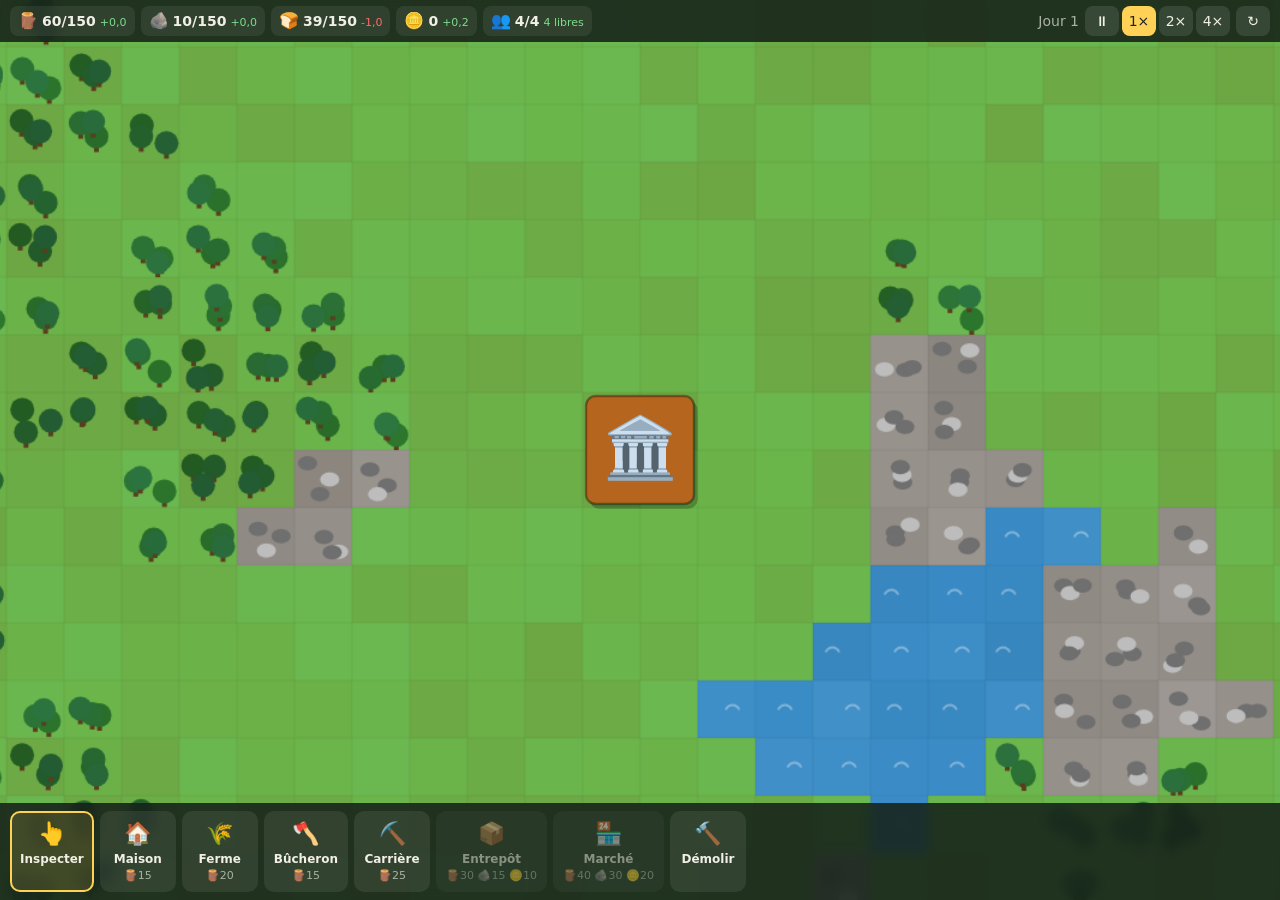
==== index.html @ 8d4a36f1 "Base du jeu : carte, construction, ressources, population, sauvegarde Co-Authored-By: Claude Opus 5." ====
<!doctype html>
<html lang="fr">
<head>
  <meta charset="utf-8">
  <meta name="viewport" content="width=device-width, initial-scale=1, maximum-scale=1, user-scalable=no, viewport-fit=cover">
  <meta name="theme-color" content="#1e3324">
  <title>DevelopGames</title>
  <link rel="stylesheet" href="style.css">
</head>
<body>
  <header id="topbar">
    <div class="res" id="res-wood"><span class="ico">🪵</span><span class="val"></span><span class="delta"></span></div>
    <div class="res" id="res-stone"><span class="ico">🪨</span><span class="val"></span><span class="delta"></span></div>
    <div class="res" id="res-food"><span class="ico">🍞</span><span class="val"></span><span class="delta"></span></div>
    <div class="res" id="res-gold"><span class="ico">🪙</span><span class="val"></span><span class="delta"></span></div>
    <div class="res" id="res-pop"><span class="ico">👥</span><span class="val"></span><span class="delta"></span></div>
    <div class="spacer"></div>
    <span id="day"></span>
    <div class="speed">
      <button data-speed="0" title="Pause">⏸</button>
      <button data-speed="1" class="active" title="Vitesse normale">1×</button>
      <button data-speed="2" title="Vitesse ×2">2×</button>
      <button data-speed="4" title="Vitesse ×4">4×</button>
    </div>
    <button id="new-game" title="Nouvelle partie">↻</button>
  </header>

  <canvas id="game"></canvas>

  <aside id="info" hidden></aside>
  <div id="toast"></div>
  <nav id="toolbar"></nav>

  <script type="module" src="js/main.js"></script>
</body>
</html>
---- style.css ----
:root {
  --bar: rgba(22, 34, 26, 0.88);
  --panel: #1f2e24;
  --text: #f1efe6;
  --muted: #a9b3a5;
  --accent: #ffd257;
  --good: #7ddc8c;
  --bad: #ff6b6b;
}

* { box-sizing: border-box; }

html, body {
  margin: 0;
  height: 100%;
  overflow: hidden;
  background: #23402a;
  color: var(--text);
  font: 14px/1.35 system-ui, -apple-system, "Segoe UI", Roboto, sans-serif;
  user-select: none;
  -webkit-user-select: none;
  -webkit-tap-highlight-color: transparent;
}

#game {
  position: fixed;
  inset: 0;
  width: 100%;
  height: 100%;
  touch-action: none;
  display: block;
}

#topbar {
  position: fixed;
  top: 0; left: 0; right: 0;
  z-index: 2;
  display: flex;
  align-items: center;
  gap: 6px;
  padding: calc(6px + env(safe-area-inset-top)) 10px 6px;
  background: var(--bar);
  backdrop-filter: blur(6px);
  overflow-x: auto;
  scrollbar-width: none;
}

.res {
  display: flex;
  align-items: baseline;
  gap: 4px;
  padding: 4px 8px;
  border-radius: 8px;
  background: rgba(255, 255, 255, 0.07);
  white-space: nowrap;
}
.res .ico { font-size: 16px; }
.res .val { font-weight: 600; font-variant-numeric: tabular-nums; }
.res .delta { font-size: 11px; color: var(--good); }
.res .delta.neg { color: var(--bad); }
.res.alert { background: rgba(255, 80, 80, 0.3); }

.spacer { flex: 1; }
#day { color: var(--muted); white-space: nowrap; }

#topbar button {
  min-width: 34px;
  height: 30px;
  border: 0;
  border-radius: 8px;
  background: rgba(255, 255, 255, 0.1);
  color: var(--text);
  font: inherit;
  cursor: pointer;
}
#topbar button.active { background: var(--accent); color: #222; }
.speed { display: flex; gap: 3px; }

#toolbar {
  position: fixed;
  left: 0; right: 0; bottom: 0;
  z-index: 2;
  display: flex;
  gap: 6px;
  padding: 8px 10px calc(8px + env(safe-area-inset-bottom));
  background: var(--bar);
  backdrop-filter: blur(6px);
  overflow-x: auto;
  scrollbar-width: none;
}

.tool {
  flex: 0 0 auto;
  display: flex;
  flex-direction: column;
  align-items: center;
  gap: 2px;
  min-width: 76px;
  padding: 6px 8px;
  border: 2px solid transparent;
  border-radius: 10px;
  background: rgba(255, 255, 255, 0.08);
  color: var(--text);
  font: inherit;
  cursor: pointer;
}
.tool:hover { background: rgba(255, 255, 255, 0.14); }
.tool.active { border-color: var(--accent); background: rgba(255, 210, 87, 0.15); }
.tool.unaffordable { opacity: 0.5; }
.tool-icon { font-size: 22px; }
.tool-name { font-size: 12px; font-weight: 600; }
.tool-cost { font-size: 11px; color: var(--muted); }

#info {
  position: fixed;
  z-index: 3;
  right: 12px;
  top: calc(60px + env(safe-area-inset-top));
  width: min(280px, calc(100vw - 24px));
  padding: 12px 14px;
  border-radius: 12px;
  background: var(--panel);
  box-shadow: 0 8px 24px rgba(0, 0, 0, 0.35);
}
#info h3 { margin: 0 0 6px; font-size: 16px; }
#info p { margin: 4px 0; }
#info .muted { color: var(--muted); }
#info .close {
  position: absolute;
  top: 8px; right: 8px;
  border: 0;
  background: none;
  color: var(--muted);
  font-size: 16px;
  cursor: pointer;
}

@media (max-width: 600px) {
  #topbar { flex-wrap: wrap; gap: 4px; padding-left: 6px; padding-right: 6px; }
  .res { padding: 3px 6px; }
  .res .delta { display: none; }
  #info { top: calc(110px + env(safe-area-inset-top)); }
}

#toast {
  position: fixed;
  z-index: 4;
  left: 50%;
  bottom: calc(100px + env(safe-area-inset-bottom));
  transform: translate(-50%, 20px);
  max-width: calc(100vw - 32px);
  padding: 8px 14px;
  border-radius: 10px;
  background: var(--panel);
  box-shadow: 0 6px 18px rgba(0, 0, 0, 0.35);
  opacity: 0;
  pointer-events: none;
  transition: opacity 0.2s, transform 0.2s;
  text-align: center;
}
#toast.show { opacity: 1; transform: translate(-50%, 0); }
#toast.error { background: #6b2525; }
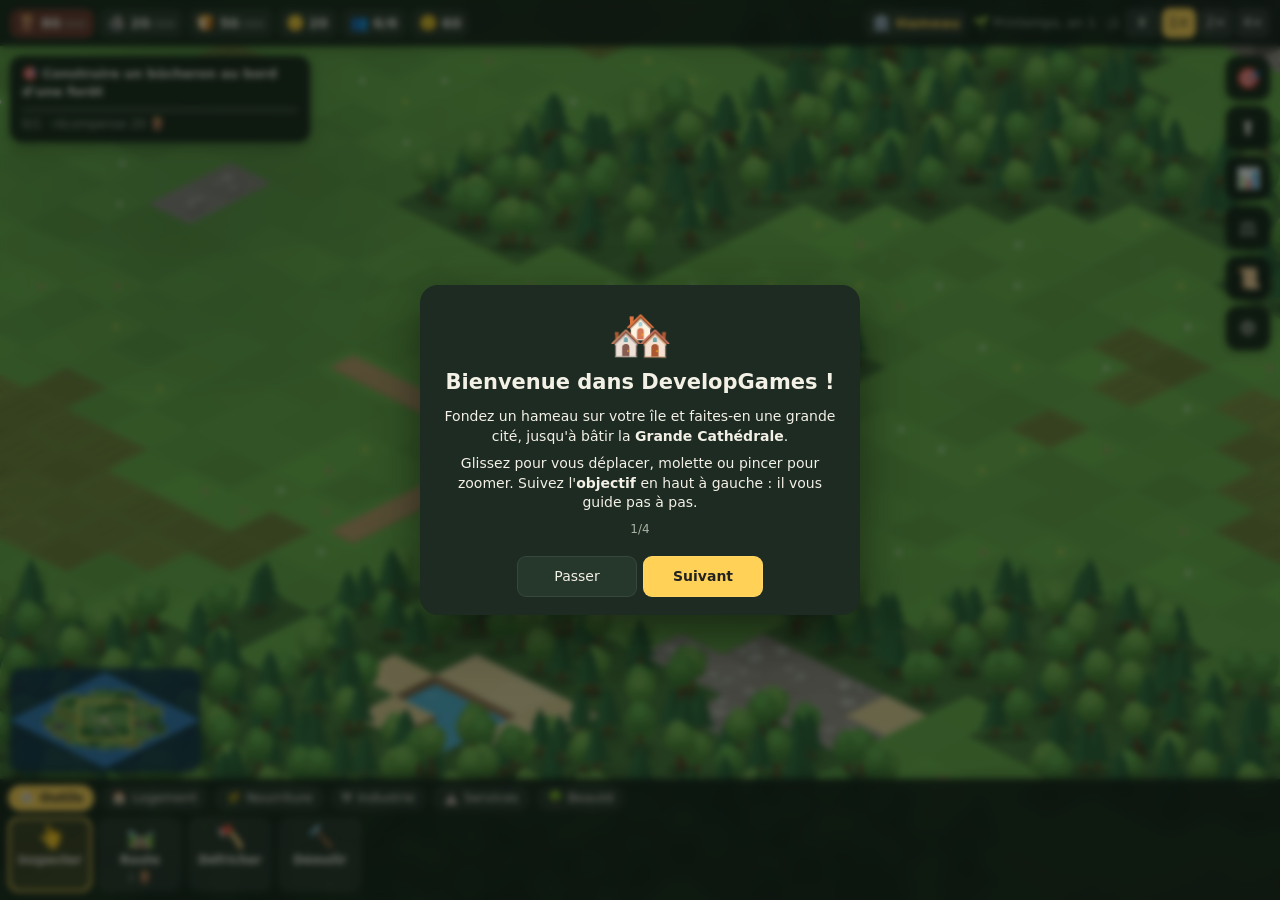
==== commit 8d51eac4: "Version complète : vue isométrique, 5 ères, routes, maisons évolutives, saisons, événements - Île gé" ====
--- a/index.html
+++ b/index.html
@@ -3,33 +3,62 @@
 <head>
   <meta charset="utf-8">
   <meta name="viewport" content="width=device-width, initial-scale=1, maximum-scale=1, user-scalable=no, viewport-fit=cover">
-  <meta name="theme-color" content="#1e3324">
+  <meta name="theme-color" content="#1b2b20">
+  <meta name="description" content="Bâtissez votre cité, du hameau à la Grande Cathédrale.">
+  <meta name="mobile-web-app-capable" content="yes">
+  <meta name="apple-mobile-web-app-capable" content="yes">
+  <meta name="apple-mobile-web-app-status-bar-style" content="black-translucent">
   <title>DevelopGames</title>
+  <link rel="manifest" href="manifest.webmanifest">
+  <link rel="icon" href="icon.svg" type="image/svg+xml">
+  <link rel="apple-touch-icon" href="icon.svg">
   <link rel="stylesheet" href="style.css">
 </head>
 <body>
+  <canvas id="game"></canvas>
+
   <header id="topbar">
-    <div class="res" id="res-wood"><span class="ico">🪵</span><span class="val"></span><span class="delta"></span></div>
-    <div class="res" id="res-stone"><span class="ico">🪨</span><span class="val"></span><span class="delta"></span></div>
-    <div class="res" id="res-food"><span class="ico">🍞</span><span class="val"></span><span class="delta"></span></div>
-    <div class="res" id="res-gold"><span class="ico">🪙</span><span class="val"></span><span class="delta"></span></div>
-    <div class="res" id="res-pop"><span class="ico">👥</span><span class="val"></span><span class="delta"></span></div>
+    <div id="resources"></div>
+    <div class="pill" id="pop" title="Habitants"><span class="ico">👥</span><span class="val"></span></div>
+    <div class="pill" id="happy" title="Bonheur"><span class="ico">🙂</span><span class="val"></span></div>
     <div class="spacer"></div>
-    <span id="day"></span>
+    <div class="pill era" id="era-pill" title="Ère actuelle"><span class="ico">🏛️</span><span id="era-name"></span></div>
+    <span id="date"></span>
     <div class="speed">
-      <button data-speed="0" title="Pause">⏸</button>
+      <button data-speed="0" title="Pause (espace)">⏸</button>
       <button data-speed="1" class="active" title="Vitesse normale">1×</button>
       <button data-speed="2" title="Vitesse ×2">2×</button>
       <button data-speed="4" title="Vitesse ×4">4×</button>
     </div>
-    <button id="new-game" title="Nouvelle partie">↻</button>
   </header>
 
-  <canvas id="game"></canvas>
+  <div id="quest" class="card" title="Voir les objectifs"></div>
 
-  <aside id="info" hidden></aside>
-  <div id="toast"></div>
-  <nav id="toolbar"></nav>
+  <div id="sidebtns">
+    <button data-panel="quests" title="Objectifs">🎯</button>
+    <button data-panel="era" id="btn-era" title="Ères">⬆️</button>
+    <button data-panel="stats" title="Statistiques et impôts">📊</button>
+    <button data-panel="trade" title="Commerce">⚖️</button>
+    <button data-panel="log" title="Journal">📜</button>
+    <button data-panel="options" title="Options">⚙️</button>
+  </div>
+
+  <canvas id="minimap" title="Mini-carte : touchez pour vous déplacer"></canvas>
+
+  <aside id="panel" hidden>
+    <button class="close" aria-label="Fermer">✕</button>
+    <div class="content"></div>
+  </aside>
+
+  <div id="toasts"></div>
+
+  <nav id="toolbar">
+    <div id="cats"></div>
+    <div id="items"></div>
+  </nav>
+
+  <div id="modal" hidden><div class="box"></div></div>
+  <input type="file" id="import-file" accept=".json,application/json" hidden>
 
   <script type="module" src="js/main.js"></script>
 </body>
--- a/style.css
+++ b/style.css
@@ -1,162 +1,366 @@
 :root {
-  --bar: rgba(22, 34, 26, 0.88);
-  --panel: #1f2e24;
-  --text: #f1efe6;
+  --bar: rgba(20, 31, 24, 0.9);
+  --panel: #1d2b22;
+  --panel-2: #26372c;
+  --line: rgba(255, 255, 255, 0.08);
+  --text: #f3f0e6;
   --muted: #a9b3a5;
   --accent: #ffd257;
   --good: #7ddc8c;
   --bad: #ff6b6b;
+  --warn: #ffb347;
+  --blue: #6aa7e8;
+  --top-h: 46px;
+  --bottom-h: 118px;
 }
 
 * { box-sizing: border-box; }
+[hidden] { display: none !important; }
 
 html, body {
   margin: 0;
   height: 100%;
   overflow: hidden;
-  background: #23402a;
+  background: #2f6f9f;
   color: var(--text);
-  font: 14px/1.35 system-ui, -apple-system, "Segoe UI", Roboto, sans-serif;
+  font: 14px/1.4 system-ui, -apple-system, "Segoe UI", Roboto, sans-serif;
   user-select: none;
   -webkit-user-select: none;
   -webkit-tap-highlight-color: transparent;
 }
 
+button { font: inherit; color: inherit; cursor: pointer; }
+button:disabled { opacity: 0.45; cursor: not-allowed; }
+
 #game {
   position: fixed;
   inset: 0;
   width: 100%;
   height: 100%;
+  display: block;
   touch-action: none;
-  display: block;
-}
-
+}
+
+/* ---------- Barre du haut ---------- */
 #topbar {
   position: fixed;
   top: 0; left: 0; right: 0;
-  z-index: 2;
+  z-index: 5;
   display: flex;
   align-items: center;
-  gap: 6px;
+  gap: 5px;
+  min-height: var(--top-h);
   padding: calc(6px + env(safe-area-inset-top)) 10px 6px;
   background: var(--bar);
-  backdrop-filter: blur(6px);
-  overflow-x: auto;
-  scrollbar-width: none;
-}
-
-.res {
+  backdrop-filter: blur(8px);
+  box-shadow: 0 2px 12px rgba(0, 0, 0, 0.25);
+}
+#resources { display: flex; gap: 5px; flex-wrap: wrap; }
+
+.pill {
   display: flex;
   align-items: baseline;
   gap: 4px;
   padding: 4px 8px;
-  border-radius: 8px;
+  border-radius: 9px;
   background: rgba(255, 255, 255, 0.07);
   white-space: nowrap;
-}
-.res .ico { font-size: 16px; }
-.res .val { font-weight: 600; font-variant-numeric: tabular-nums; }
-.res .delta { font-size: 11px; color: var(--good); }
-.res .delta.neg { color: var(--bad); }
-.res.alert { background: rgba(255, 80, 80, 0.3); }
+  transition: background 0.3s;
+}
+.pill .ico { font-size: 15px; }
+.pill .val { font-weight: 650; font-variant-numeric: tabular-nums; }
+.pill .cap { font-size: 11px; color: var(--muted); margin-left: -3px; }
+.pill .delta { font-size: 11px; color: var(--good); font-variant-numeric: tabular-nums; }
+.pill .delta.neg { color: var(--bad); }
+.pill.full { background: rgba(255, 210, 87, 0.22); }
+.pill.alert { background: rgba(255, 80, 80, 0.35); animation: pulse 1s infinite alternate; }
+@keyframes pulse { to { background: rgba(255, 80, 80, 0.12); } }
 
 .spacer { flex: 1; }
-#day { color: var(--muted); white-space: nowrap; }
-
-#topbar button {
-  min-width: 34px;
-  height: 30px;
-  border: 0;
-  border-radius: 8px;
+#date { color: var(--muted); white-space: nowrap; font-size: 13px; }
+.era { color: var(--accent); font-weight: 600; }
+
+.speed { display: flex; gap: 3px; }
+.speed button {
+  min-width: 34px; height: 30px;
+  border: 0; border-radius: 8px;
   background: rgba(255, 255, 255, 0.1);
-  color: var(--text);
-  font: inherit;
+}
+.speed button.active { background: var(--accent); color: #222; }
+
+/* ---------- Objectif ---------- */
+#quest {
+  position: fixed;
+  z-index: 4;
+  left: 10px;
+  top: calc(var(--top-real, calc(var(--top-h) + env(safe-area-inset-top))) + 10px);
+  width: min(300px, calc(100vw - 80px));
+  padding: 9px 12px;
+  border-radius: 12px;
+  background: var(--bar);
+  backdrop-filter: blur(8px);
+  box-shadow: 0 4px 16px rgba(0, 0, 0, 0.3);
   cursor: pointer;
 }
-#topbar button.active { background: var(--accent); color: #222; }
-.speed { display: flex; gap: 3px; }
-
+.q-title { font-weight: 600; font-size: 13px; }
+.q-sub { color: var(--muted); font-size: 12px; margin-top: 3px; }
+.bar { height: 6px; border-radius: 3px; background: rgba(255, 255, 255, 0.12); margin-top: 6px; overflow: hidden; }
+.bar div { height: 100%; background: var(--good); border-radius: 3px; transition: width 0.4s; }
+
+/* ---------- Boutons latéraux ---------- */
+#sidebtns {
+  position: fixed;
+  z-index: 4;
+  right: 10px;
+  top: calc(var(--top-real, calc(var(--top-h) + env(safe-area-inset-top))) + 10px);
+  display: flex;
+  flex-direction: column;
+  gap: 6px;
+}
+#sidebtns button {
+  width: 44px; height: 44px;
+  border: 0; border-radius: 12px;
+  background: var(--bar);
+  backdrop-filter: blur(8px);
+  font-size: 20px;
+  box-shadow: 0 3px 10px rgba(0, 0, 0, 0.3);
+}
+#sidebtns button.active { background: var(--accent); }
+#btn-era.ready { animation: glow 1s infinite alternate; }
+@keyframes glow { to { box-shadow: 0 0 0 4px rgba(255, 210, 87, 0.7); } }
+
+/* ---------- Mini-carte ---------- */
+#minimap {
+  position: fixed;
+  z-index: 4;
+  left: 10px;
+  bottom: calc(var(--bottom-h) + 10px + env(safe-area-inset-bottom));
+  width: 190px;
+  height: 104px;
+  border-radius: 12px;
+  background: rgba(20, 50, 75, 0.85);
+  box-shadow: 0 4px 16px rgba(0, 0, 0, 0.35);
+  touch-action: none;
+  cursor: pointer;
+}
+
+/* ---------- Barre d'outils ---------- */
 #toolbar {
   position: fixed;
   left: 0; right: 0; bottom: 0;
-  z-index: 2;
+  z-index: 5;
+  padding: 6px 8px calc(8px + env(safe-area-inset-bottom));
+  background: var(--bar);
+  backdrop-filter: blur(8px);
+  box-shadow: 0 -2px 12px rgba(0, 0, 0, 0.25);
+}
+#cats, #items {
   display: flex;
   gap: 6px;
-  padding: 8px 10px calc(8px + env(safe-area-inset-bottom));
-  background: var(--bar);
-  backdrop-filter: blur(6px);
   overflow-x: auto;
   scrollbar-width: none;
 }
-
-.tool {
+#cats::-webkit-scrollbar, #items::-webkit-scrollbar { display: none; }
+#cats { margin-bottom: 6px; }
+.cat {
+  display: flex; align-items: center; gap: 5px;
   flex: 0 0 auto;
-  display: flex;
-  flex-direction: column;
-  align-items: center;
-  gap: 2px;
-  min-width: 76px;
-  padding: 6px 8px;
+  padding: 4px 11px;
+  border: 0; border-radius: 20px;
+  background: rgba(255, 255, 255, 0.07);
+  font-size: 13px;
+}
+.cat.active { background: var(--accent); color: #222; font-weight: 600; }
+.item {
+  flex: 0 0 auto;
+  display: flex; flex-direction: column; align-items: center; gap: 1px;
+  min-width: 84px;
+  padding: 5px 8px;
   border: 2px solid transparent;
-  border-radius: 10px;
-  background: rgba(255, 255, 255, 0.08);
-  color: var(--text);
-  font: inherit;
-  cursor: pointer;
-}
-.tool:hover { background: rgba(255, 255, 255, 0.14); }
-.tool.active { border-color: var(--accent); background: rgba(255, 210, 87, 0.15); }
-.tool.unaffordable { opacity: 0.5; }
-.tool-icon { font-size: 22px; }
-.tool-name { font-size: 12px; font-weight: 600; }
-.tool-cost { font-size: 11px; color: var(--muted); }
-
-#info {
-  position: fixed;
-  z-index: 3;
-  right: 12px;
-  top: calc(60px + env(safe-area-inset-top));
-  width: min(280px, calc(100vw - 24px));
-  padding: 12px 14px;
-  border-radius: 12px;
+  border-radius: 11px;
+  background: rgba(255, 255, 255, 0.07);
+}
+.item:hover { background: rgba(255, 255, 255, 0.13); }
+.item.active { border-color: var(--accent); background: rgba(255, 210, 87, 0.16); }
+.item.poor .item-cost { color: var(--bad); }
+.item.locked { opacity: 0.45; }
+.item-icon { font-size: 22px; line-height: 1.2; }
+.item-name { font-size: 12px; font-weight: 600; white-space: nowrap; }
+.item-cost { font-size: 11px; color: var(--muted); white-space: nowrap; }
+
+/* ---------- Panneau ---------- */
+#panel {
+  position: fixed;
+  z-index: 6;
+  right: 64px;
+  top: calc(var(--top-real, calc(var(--top-h) + env(safe-area-inset-top))) + 10px);
+  width: min(360px, calc(100vw - 84px));
+  max-height: calc(100vh - var(--top-h) - var(--bottom-h) - 30px);
+  overflow-y: auto;
+  padding: 14px 16px;
+  border-radius: 14px;
   background: var(--panel);
-  box-shadow: 0 8px 24px rgba(0, 0, 0, 0.35);
-}
-#info h3 { margin: 0 0 6px; font-size: 16px; }
-#info p { margin: 4px 0; }
-#info .muted { color: var(--muted); }
-#info .close {
-  position: absolute;
-  top: 8px; right: 8px;
-  border: 0;
-  background: none;
-  color: var(--muted);
-  font-size: 16px;
-  cursor: pointer;
-}
-
-@media (max-width: 600px) {
+  box-shadow: 0 10px 30px rgba(0, 0, 0, 0.45);
+  user-select: text;
+}
+#panel .close {
+  position: sticky; top: 0; float: right;
+  border: 0; background: none;
+  color: var(--muted); font-size: 18px;
+  margin: -6px -8px 0 0;
+}
+#panel h2 { margin: 0 0 6px; font-size: 18px; }
+#panel h2 small { color: var(--accent); font-size: 13px; }
+#panel h3 { margin: 14px 0 6px; font-size: 14px; color: var(--accent); }
+#panel p { margin: 5px 0; }
+.muted { color: var(--muted); }
+.small { font-size: 12px; }
+.warn { color: var(--warn); }
+.good { color: var(--good); }
+.warn button { margin-left: 6px; }
+
+.btns { display: flex; flex-wrap: wrap; gap: 6px; margin-top: 12px; }
+.btns.col { flex-direction: column; }
+.btns button, .seg button, .warn button, .tbtns button {
+  padding: 7px 11px;
+  border: 0; border-radius: 9px;
+  background: var(--panel-2);
+  border: 1px solid var(--line);
+}
+.btns button:hover:not(:disabled), .seg button:hover, .tbtns button:hover { background: #31473a; }
+button.primary { background: var(--accent) !important; color: #222; font-weight: 650; }
+button.danger { background: #6b2525 !important; }
+
+ul.checks, ul.quests, ul.parts, ul.log { list-style: none; padding: 0; margin: 6px 0; }
+ul.checks li { padding: 3px 0 3px 24px; position: relative; }
+ul.checks li::before { position: absolute; left: 0; }
+ul.checks li.ok::before { content: '✅'; }
+ul.checks li.no::before { content: '❌'; }
+ul.checks li.no { color: #f0c8c0; }
+ul.quests li { padding: 6px 0; border-bottom: 1px solid var(--line); }
+ul.quests li.done { color: var(--muted); }
+ul.quests li.next { color: var(--muted); }
+ul.parts li { display: flex; justify-content: space-between; padding: 3px 0; border-bottom: 1px solid var(--line); }
+b.pos { color: var(--good); }
+b.neg { color: var(--bad); }
+ul.log li { padding: 5px 0; border-bottom: 1px solid var(--line); font-size: 13px; }
+ul.log li.danger { color: #ffb0a8; }
+ul.log li.good { color: #c6f0cc; }
+ol.eras { display: flex; flex-wrap: wrap; gap: 4px; padding: 0; list-style: none; margin: 8px 0; }
+ol.eras li { padding: 3px 9px; border-radius: 12px; background: var(--panel-2); font-size: 12px; color: var(--muted); }
+ol.eras li.done { color: var(--good); }
+ol.eras li.current { background: var(--accent); color: #222; font-weight: 650; }
+
+.statgrid { display: grid; grid-template-columns: repeat(3, 1fr); gap: 6px; margin: 8px 0; }
+.statgrid div { background: var(--panel-2); border-radius: 10px; padding: 7px; text-align: center; }
+.statgrid b { display: block; font-size: 17px; }
+.statgrid span { font-size: 11px; color: var(--muted); }
+.seg { display: flex; gap: 4px; }
+.seg button { flex: 1; }
+.seg button.active { background: var(--accent); color: #222; font-weight: 650; }
+#chart { width: 100%; height: 130px; background: var(--panel-2); border-radius: 10px; }
+
+table.trade { width: 100%; border-collapse: collapse; font-size: 13px; }
+table.trade th { text-align: left; color: var(--muted); font-weight: 500; font-size: 12px; }
+table.trade td { padding: 5px 2px; border-bottom: 1px solid var(--line); }
+.tbtns { display: flex; gap: 4px; justify-content: flex-end; }
+.tbtns button { padding: 4px 7px !important; font-size: 12px; line-height: 1.2; }
+.tbtns small { color: var(--muted); }
+
+label.toggle { display: flex; align-items: center; gap: 8px; padding: 6px 0; cursor: pointer; }
+label.toggle input { width: 18px; height: 18px; accent-color: var(--accent); }
+
+/* ---------- Messages ---------- */
+#toasts {
+  position: fixed;
+  z-index: 7;
+  left: 50%;
+  bottom: calc(var(--bottom-h) + 14px + env(safe-area-inset-bottom));
+  transform: translateX(-50%);
+  width: min(520px, calc(100vw - 24px));
+  display: flex;
+  flex-direction: column-reverse;
+  gap: 6px;
+  pointer-events: none;
+}
+.toast {
+  padding: 9px 14px;
+  border-radius: 11px;
+  background: var(--panel);
+  box-shadow: 0 6px 18px rgba(0, 0, 0, 0.4);
+  text-align: center;
+  opacity: 0;
+  transform: translateY(12px);
+  transition: opacity 0.25s, transform 0.25s;
+}
+.toast.show { opacity: 1; transform: none; }
+.toast.error { background: #6b2525; }
+.toast.warn { background: #6b4a1e; }
+.toast.danger { background: #8a2a22; font-weight: 600; }
+.toast.good { background: #24553a; }
+.toast.clickable { pointer-events: auto; cursor: pointer; text-decoration: underline dotted; }
+
+/* ---------- Fenêtre ---------- */
+#modal {
+  position: fixed;
+  inset: 0;
+  z-index: 10;
+  display: grid;
+  place-items: center;
+  padding: 16px;
+  background: rgba(5, 12, 8, 0.55);
+  backdrop-filter: blur(3px);
+}
+#modal[hidden] { display: none; }
+#modal .box {
+  width: min(440px, 100%);
+  max-height: 90vh;
+  overflow-y: auto;
+  padding: 22px 22px 18px;
+  border-radius: 18px;
+  background: var(--panel);
+  box-shadow: 0 20px 50px rgba(0, 0, 0, 0.5);
+  text-align: center;
+  animation: pop 0.25s ease-out;
+}
+@keyframes pop { from { transform: scale(0.9); opacity: 0; } }
+#modal h2 { margin: 4px 0 10px; }
+#modal p { margin: 8px 0; }
+#modal .btns { justify-content: center; margin-top: 18px; }
+#modal .btns button { min-width: 120px; padding: 10px 16px; }
+#modal .big { font-size: 52px; line-height: 1.1; }
+#modal .offer { background: var(--panel-2); border-radius: 12px; padding: 10px; }
+#modal .unlocks { display: flex; flex-wrap: wrap; gap: 6px; justify-content: center; }
+#modal .unlocks span { background: var(--panel-2); padding: 4px 9px; border-radius: 10px; }
+#modal ul.parts { text-align: left; }
+
+@media (max-width: 1400px) {
+  .pill .delta { display: none; }
+}
+
+/* ---------- Petits écrans ---------- */
+@media (max-width: 760px) {
+  :root { --top-h: 74px; --bottom-h: 112px; }
   #topbar { flex-wrap: wrap; gap: 4px; padding-left: 6px; padding-right: 6px; }
-  .res { padding: 3px 6px; }
-  .res .delta { display: none; }
-  #info { top: calc(110px + env(safe-area-inset-top)); }
-}
-
-#toast {
-  position: fixed;
-  z-index: 4;
-  left: 50%;
-  bottom: calc(100px + env(safe-area-inset-bottom));
-  transform: translate(-50%, 20px);
-  max-width: calc(100vw - 32px);
-  padding: 8px 14px;
-  border-radius: 10px;
-  background: var(--panel);
-  box-shadow: 0 6px 18px rgba(0, 0, 0, 0.35);
-  opacity: 0;
-  pointer-events: none;
-  transition: opacity 0.2s, transform 0.2s;
-  text-align: center;
-}
-#toast.show { opacity: 1; transform: translate(-50%, 0); }
-#toast.error { background: #6b2525; }
+  .pill { padding: 3px 6px; font-size: 13px; }
+  .pill .delta, .pill .cap, .date-text { display: none; }
+  #resources { display: contents; }
+  #date { font-size: 16px; }
+  .era { display: none; }
+  .spacer { display: none; }
+  .speed { margin-left: auto; }
+  .speed button { min-width: 36px; height: 28px; }
+  .speed button:not(.active) { display: none; } /* un seul bouton qui fait défiler les vitesses */
+  #quest { width: min(320px, calc(100vw - 72px)); padding: 7px 10px; }
+  #sidebtns button { width: 40px; height: 40px; font-size: 18px; }
+  #minimap { width: 130px; height: 72px; }
+  #panel {
+    left: 8px; right: 8px; width: auto;
+    top: auto;
+    bottom: calc(var(--bottom-h) + 8px + env(safe-area-inset-bottom));
+    max-height: 55vh;
+  }
+  .cat-name { display: none; }
+  .cat { padding: 4px 14px; font-size: 16px; }
+  .item { min-width: 76px; }
+}
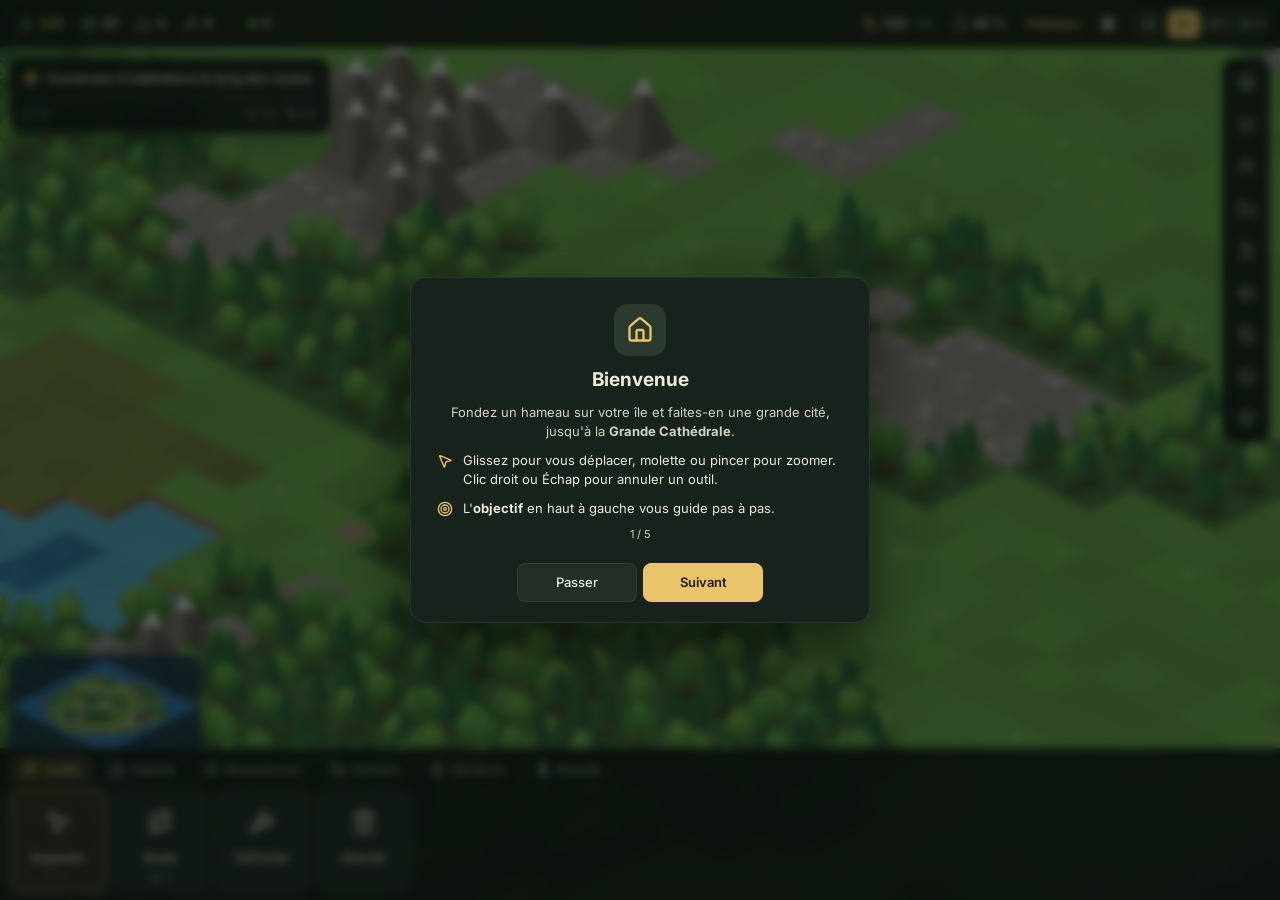
==== commit 2ecf101c: "Refonte « pro » : classes d'habitants, chaînes de production, incendies, interface épurée - 4 classe" ====
--- a/index.html
+++ b/index.html
@@ -3,7 +3,7 @@
 <head>
   <meta charset="utf-8">
   <meta name="viewport" content="width=device-width, initial-scale=1, maximum-scale=1, user-scalable=no, viewport-fit=cover">
-  <meta name="theme-color" content="#1b2b20">
+  <meta name="theme-color" content="#151d18">
   <meta name="description" content="Bâtissez votre cité, du hameau à la Grande Cathédrale.">
   <meta name="mobile-web-app-capable" content="yes">
   <meta name="apple-mobile-web-app-capable" content="yes">
@@ -12,45 +12,60 @@
   <link rel="manifest" href="manifest.webmanifest">
   <link rel="icon" href="icon.svg" type="image/svg+xml">
   <link rel="apple-touch-icon" href="icon.svg">
+  <link rel="preconnect" href="https://fonts.googleapis.com">
+  <link rel="preconnect" href="https://fonts.gstatic.com" crossorigin>
+  <link href="https://fonts.googleapis.com/css2?family=Inter:wght@400;500;600;700&display=swap" rel="stylesheet">
   <link rel="stylesheet" href="style.css">
 </head>
 <body>
   <canvas id="game"></canvas>
 
   <header id="topbar">
-    <div id="resources"></div>
-    <div class="pill" id="pop" title="Habitants"><span class="ico">👥</span><span class="val"></span></div>
-    <div class="pill" id="happy" title="Bonheur"><span class="ico">🙂</span><span class="val"></span></div>
-    <div class="spacer"></div>
-    <div class="pill era" id="era-pill" title="Ère actuelle"><span class="ico">🏛️</span><span id="era-name"></span></div>
-    <span id="date"></span>
-    <div class="speed">
-      <button data-speed="0" title="Pause (espace)">⏸</button>
-      <button data-speed="1" class="active" title="Vitesse normale">1×</button>
-      <button data-speed="2" title="Vitesse ×2">2×</button>
-      <button data-speed="4" title="Vitesse ×4">4×</button>
+    <div class="tb-group" id="tb-goods" title="Marchandises"></div>
+    <div class="tb-sep"></div>
+    <div class="tb-group" id="tb-pop" title="Population"></div>
+    <div class="tb-spacer"></div>
+    <div class="tb-item" id="tb-gold"></div>
+    <div class="tb-item" id="tb-happy"></div>
+    <div class="tb-item era" id="tb-era"><span id="era-name"></span></div>
+    <div class="tb-item" id="tb-date"></div>
+    <div class="speed" id="speed">
+      <button data-speed="0" title="Pause (espace)"></button>
+      <button data-speed="1" class="active" title="Vitesse normale"></button>
+      <button data-speed="2" title="Vitesse ×2"></button>
+      <button data-speed="4" title="Vitesse ×4"></button>
     </div>
   </header>
 
   <div id="quest" class="card" title="Voir les objectifs"></div>
 
   <div id="sidebtns">
-    <button data-panel="quests" title="Objectifs">🎯</button>
-    <button data-panel="era" id="btn-era" title="Ères">⬆️</button>
-    <button data-panel="stats" title="Statistiques et impôts">📊</button>
-    <button data-panel="trade" title="Commerce">⚖️</button>
-    <button data-panel="log" title="Journal">📜</button>
-    <button data-panel="options" title="Options">⚙️</button>
+    <button data-panel="quests" data-icon="target" title="Objectifs"></button>
+    <button data-panel="era" data-icon="crown" title="Ères"></button>
+    <button data-panel="population" data-icon="users" title="Population et impôts"></button>
+    <button data-panel="production" data-icon="factory" title="Marchandises"></button>
+    <button data-panel="finances" data-icon="landmark" title="Finances"></button>
+    <button data-panel="trade" data-icon="scale" title="Commerce"></button>
+    <button data-panel="log" data-icon="scroll-text" title="Journal"></button>
+    <button id="btn-overlay" title="Calques de vue"></button>
+    <button data-panel="options" data-icon="settings" title="Options"></button>
   </div>
+  <div id="overlay-menu" hidden></div>
 
   <canvas id="minimap" title="Mini-carte : touchez pour vous déplacer"></canvas>
 
   <aside id="panel" hidden>
-    <button class="close" aria-label="Fermer">✕</button>
+    <button class="close" aria-label="Fermer"></button>
     <div class="content"></div>
   </aside>
 
+  <div id="tooltip" hidden></div>
   <div id="toasts"></div>
+
+  <div id="toolchip" hidden>
+    <span class="label"></span>
+    <button title="Annuler (Échap ou clic droit)">Annuler</button>
+  </div>
 
   <nav id="toolbar">
     <div id="cats"></div>
--- a/style.css
+++ b/style.css
@@ -1,17 +1,21 @@
 :root {
-  --bar: rgba(20, 31, 24, 0.9);
-  --panel: #1d2b22;
-  --panel-2: #26372c;
-  --line: rgba(255, 255, 255, 0.08);
-  --text: #f3f0e6;
-  --muted: #a9b3a5;
-  --accent: #ffd257;
-  --good: #7ddc8c;
-  --bad: #ff6b6b;
-  --warn: #ffb347;
-  --blue: #6aa7e8;
-  --top-h: 46px;
-  --bottom-h: 118px;
+  --bg: #151d18;
+  --bar: rgba(18, 26, 21, 0.92);
+  --panel: #19231d;
+  --panel-2: #222e26;
+  --panel-3: #2b392f;
+  --line: rgba(255, 255, 255, 0.07);
+  --text: #ece8dc;
+  --muted: #93a196;
+  --accent: #e9c46a;
+  --accent-ink: #1e1a10;
+  --good: #7fd18c;
+  --bad: #f07a6a;
+  --warn: #f2b05e;
+  --radius: 10px;
+  --top-h: 48px;
+  --bottom-h: 132px;
+  font-family: Inter, system-ui, -apple-system, "Segoe UI", Roboto, sans-serif;
 }
 
 * { box-sizing: border-box; }
@@ -23,23 +27,19 @@
   overflow: hidden;
   background: #2f6f9f;
   color: var(--text);
-  font: 14px/1.4 system-ui, -apple-system, "Segoe UI", Roboto, sans-serif;
+  font-size: 13px;
+  line-height: 1.45;
   user-select: none;
   -webkit-user-select: none;
   -webkit-tap-highlight-color: transparent;
 }
 
 button { font: inherit; color: inherit; cursor: pointer; }
-button:disabled { opacity: 0.45; cursor: not-allowed; }
-
-#game {
-  position: fixed;
-  inset: 0;
-  width: 100%;
-  height: 100%;
-  display: block;
-  touch-action: none;
-}
+button:disabled { opacity: 0.4; cursor: not-allowed; }
+
+.ic { width: 16px; height: 16px; flex: 0 0 auto; vertical-align: -3px; }
+
+#game { position: fixed; inset: 0; width: 100%; height: 100%; display: block; touch-action: none; }
 
 /* ---------- Barre du haut ---------- */
 #topbar {
@@ -48,86 +48,140 @@
   z-index: 5;
   display: flex;
   align-items: center;
-  gap: 5px;
+  gap: 4px;
   min-height: var(--top-h);
   padding: calc(6px + env(safe-area-inset-top)) 10px 6px;
   background: var(--bar);
-  backdrop-filter: blur(8px);
-  box-shadow: 0 2px 12px rgba(0, 0, 0, 0.25);
-}
-#resources { display: flex; gap: 5px; flex-wrap: wrap; }
-
-.pill {
+  backdrop-filter: blur(10px);
+  border-bottom: 1px solid var(--line);
+}
+.tb-group { display: flex; gap: 2px; cursor: pointer; }
+.tb-sep { width: 1px; align-self: stretch; margin: 4px 6px; background: var(--line); }
+.tb-spacer { flex: 1; }
+.tb-item {
   display: flex;
-  align-items: baseline;
-  gap: 4px;
-  padding: 4px 8px;
-  border-radius: 9px;
-  background: rgba(255, 255, 255, 0.07);
+  align-items: center;
+  gap: 5px;
+  padding: 5px 8px;
+  border-radius: 8px;
   white-space: nowrap;
-  transition: background 0.3s;
-}
-.pill .ico { font-size: 15px; }
-.pill .val { font-weight: 650; font-variant-numeric: tabular-nums; }
-.pill .cap { font-size: 11px; color: var(--muted); margin-left: -3px; }
-.pill .delta { font-size: 11px; color: var(--good); font-variant-numeric: tabular-nums; }
-.pill .delta.neg { color: var(--bad); }
-.pill.full { background: rgba(255, 210, 87, 0.22); }
-.pill.alert { background: rgba(255, 80, 80, 0.35); animation: pulse 1s infinite alternate; }
-@keyframes pulse { to { background: rgba(255, 80, 80, 0.12); } }
-
-.spacer { flex: 1; }
-#date { color: var(--muted); white-space: nowrap; font-size: 13px; }
-.era { color: var(--accent); font-weight: 600; }
-
-.speed { display: flex; gap: 3px; }
+  font-variant-numeric: tabular-nums;
+  cursor: pointer;
+  transition: background 0.2s;
+}
+.tb-item:hover { background: rgba(255, 255, 255, 0.05); }
+.tb-item .ic-wrap { display: flex; color: var(--muted); }
+.tb-item .ic-wrap.gold { color: var(--accent); }
+.tb-item b { font-weight: 600; }
+.tb-item .cap, .tb-item .lbl { color: var(--muted); font-size: 11px; }
+.tb-item .delta { font-size: 11px; color: var(--good); }
+.tb-item .delta.neg { color: var(--bad); }
+.tb-item.full .val { color: var(--accent); }
+.tb-item.good .ic-wrap { color: var(--good); }
+.tb-item.bad .ic-wrap { color: var(--bad); }
+.cls .dot { width: 8px; height: 8px; border-radius: 50%; background: var(--cls); }
+.era { color: var(--accent); font-weight: 600; letter-spacing: 0.02em; }
+#tb-date { color: var(--muted); }
+#tb-date .ic { color: var(--text); }
+
+.speed { display: flex; gap: 2px; margin-left: 4px; padding: 2px; background: rgba(255, 255, 255, 0.05); border-radius: 9px; }
 .speed button {
-  min-width: 34px; height: 30px;
-  border: 0; border-radius: 8px;
-  background: rgba(255, 255, 255, 0.1);
-}
-.speed button.active { background: var(--accent); color: #222; }
+  display: grid; place-items: center;
+  width: 32px; height: 28px;
+  border: 0; border-radius: 7px;
+  background: none;
+  color: var(--muted);
+}
+.speed button:hover { color: var(--text); }
+.speed button { display: flex; align-items: center; justify-content: center; gap: 1px; }
+.speed button small { font-size: 10px; font-weight: 700; }
+.speed button.active { background: var(--accent); color: var(--accent-ink); }
 
 /* ---------- Objectif ---------- */
+.card {
+  background: var(--bar);
+  backdrop-filter: blur(10px);
+  border: 1px solid var(--line);
+  border-radius: 12px;
+  box-shadow: 0 8px 24px rgba(0, 0, 0, 0.3);
+}
 #quest {
   position: fixed;
   z-index: 4;
   left: 10px;
-  top: calc(var(--top-real, calc(var(--top-h) + env(safe-area-inset-top))) + 10px);
-  width: min(300px, calc(100vw - 80px));
-  padding: 9px 12px;
-  border-radius: 12px;
-  background: var(--bar);
-  backdrop-filter: blur(8px);
-  box-shadow: 0 4px 16px rgba(0, 0, 0, 0.3);
+  top: calc(var(--top-real, var(--top-h)) + 10px);
+  width: min(320px, calc(100vw - 80px));
+  padding: 10px 12px;
   cursor: pointer;
 }
-.q-title { font-weight: 600; font-size: 13px; }
-.q-sub { color: var(--muted); font-size: 12px; margin-top: 3px; }
-.bar { height: 6px; border-radius: 3px; background: rgba(255, 255, 255, 0.12); margin-top: 6px; overflow: hidden; }
-.bar div { height: 100%; background: var(--good); border-radius: 3px; transition: width 0.4s; }
+.q-title { display: flex; gap: 8px; align-items: flex-start; font-weight: 600; }
+.q-title .ic { color: var(--accent); margin-top: 1px; }
+.q-sub { display: flex; justify-content: space-between; align-items: center; color: var(--muted); font-size: 12px; margin-top: 5px; gap: 8px; }
+
+.meter { height: 6px; border-radius: 3px; background: rgba(255, 255, 255, 0.08); overflow: hidden; margin: 4px 0; }
+.meter div { height: 100%; border-radius: 3px; background: var(--good); transition: width 0.4s; }
+.meter.mid div { background: var(--warn); }
+.meter.low div { background: var(--bad); }
+.meter.thin { height: 4px; margin-top: 8px; }
+.meter.thin div { background: var(--accent); }
+.meter.small { flex: 1; height: 5px; margin: 0 8px; }
+
+.cost { display: inline-flex; flex-wrap: wrap; gap: 3px 8px; }
+.c { display: inline-flex; align-items: center; gap: 3px; font-variant-numeric: tabular-nums; }
+.c .ic { width: 13px; height: 13px; color: var(--muted); }
+.c.miss { color: var(--bad); }
+.c.miss .ic { color: var(--bad); }
 
 /* ---------- Boutons latéraux ---------- */
 #sidebtns {
   position: fixed;
   z-index: 4;
   right: 10px;
-  top: calc(var(--top-real, calc(var(--top-h) + env(safe-area-inset-top))) + 10px);
+  top: calc(var(--top-real, var(--top-h)) + 10px);
   display: flex;
   flex-direction: column;
-  gap: 6px;
+  gap: 4px;
+  padding: 4px;
+  background: var(--bar);
+  backdrop-filter: blur(10px);
+  border: 1px solid var(--line);
+  border-radius: 12px;
 }
 #sidebtns button {
-  width: 44px; height: 44px;
-  border: 0; border-radius: 12px;
-  background: var(--bar);
-  backdrop-filter: blur(8px);
-  font-size: 20px;
-  box-shadow: 0 3px 10px rgba(0, 0, 0, 0.3);
-}
-#sidebtns button.active { background: var(--accent); }
-#btn-era.ready { animation: glow 1s infinite alternate; }
-@keyframes glow { to { box-shadow: 0 0 0 4px rgba(255, 210, 87, 0.7); } }
+  display: grid; place-items: center;
+  width: 38px; height: 38px;
+  border: 0; border-radius: 9px;
+  background: none;
+  color: var(--muted);
+}
+#sidebtns button .ic { width: 19px; height: 19px; }
+#sidebtns button:hover { color: var(--text); background: rgba(255, 255, 255, 0.06); }
+#sidebtns button.active { background: var(--accent); color: var(--accent-ink); }
+#sidebtns button.ready { color: var(--accent); animation: glow 1.2s infinite alternate; }
+@keyframes glow { to { box-shadow: 0 0 0 3px rgba(233, 196, 106, 0.5); } }
+
+#overlay-menu {
+  position: fixed;
+  z-index: 6;
+  right: 62px;
+  top: calc(var(--top-real, var(--top-h)) + 10px + 7 * 42px);
+  display: flex;
+  flex-direction: column;
+  padding: 6px;
+  background: var(--panel);
+  border: 1px solid var(--line);
+  border-radius: 12px;
+  box-shadow: 0 12px 30px rgba(0, 0, 0, 0.45);
+}
+#overlay-menu button {
+  display: flex; align-items: center; gap: 8px;
+  padding: 7px 10px;
+  border: 0; border-radius: 8px;
+  background: none;
+  text-align: left;
+}
+#overlay-menu button:hover { background: rgba(255, 255, 255, 0.06); }
+#overlay-menu button.active { color: var(--accent); }
 
 /* ---------- Mini-carte ---------- */
 #minimap {
@@ -139,7 +193,8 @@
   height: 104px;
   border-radius: 12px;
   background: rgba(20, 50, 75, 0.85);
-  box-shadow: 0 4px 16px rgba(0, 0, 0, 0.35);
+  border: 1px solid var(--line);
+  box-shadow: 0 8px 24px rgba(0, 0, 0, 0.35);
   touch-action: none;
   cursor: pointer;
 }
@@ -149,156 +204,243 @@
   position: fixed;
   left: 0; right: 0; bottom: 0;
   z-index: 5;
-  padding: 6px 8px calc(8px + env(safe-area-inset-bottom));
+  padding: 6px 10px calc(8px + env(safe-area-inset-bottom));
   background: var(--bar);
-  backdrop-filter: blur(8px);
-  box-shadow: 0 -2px 12px rgba(0, 0, 0, 0.25);
-}
-#cats, #items {
-  display: flex;
-  gap: 6px;
-  overflow-x: auto;
-  scrollbar-width: none;
-}
+  backdrop-filter: blur(10px);
+  border-top: 1px solid var(--line);
+}
+#cats, #items { display: flex; gap: 6px; overflow-x: auto; scrollbar-width: none; }
 #cats::-webkit-scrollbar, #items::-webkit-scrollbar { display: none; }
 #cats { margin-bottom: 6px; }
 .cat {
-  display: flex; align-items: center; gap: 5px;
+  display: flex; align-items: center; gap: 6px;
   flex: 0 0 auto;
-  padding: 4px 11px;
-  border: 0; border-radius: 20px;
-  background: rgba(255, 255, 255, 0.07);
-  font-size: 13px;
-}
-.cat.active { background: var(--accent); color: #222; font-weight: 600; }
+  padding: 5px 12px;
+  border: 0; border-radius: 8px;
+  background: none;
+  color: var(--muted);
+  font-weight: 500;
+}
+.cat:hover { color: var(--text); background: rgba(255, 255, 255, 0.05); }
+.cat.active { background: rgba(233, 196, 106, 0.14); color: var(--accent); }
 .item {
   flex: 0 0 auto;
-  display: flex; flex-direction: column; align-items: center; gap: 1px;
-  min-width: 84px;
-  padding: 5px 8px;
-  border: 2px solid transparent;
-  border-radius: 11px;
-  background: rgba(255, 255, 255, 0.07);
-}
-.item:hover { background: rgba(255, 255, 255, 0.13); }
-.item.active { border-color: var(--accent); background: rgba(255, 210, 87, 0.16); }
-.item.poor .item-cost { color: var(--bad); }
+  display: flex; flex-direction: column; align-items: center; gap: 2px;
+  width: 96px;
+  padding: 6px 6px 7px;
+  border: 1px solid var(--line);
+  border-radius: var(--radius);
+  background: var(--panel-2);
+  transition: border-color 0.15s, background 0.15s;
+}
+.item:hover { background: var(--panel-3); }
+.item.active { border-color: var(--accent); background: rgba(233, 196, 106, 0.1); }
 .item.locked { opacity: 0.45; }
-.item-icon { font-size: 22px; line-height: 1.2; }
-.item-name { font-size: 12px; font-weight: 600; white-space: nowrap; }
-.item-cost { font-size: 11px; color: var(--muted); white-space: nowrap; }
+.item-thumb { width: 50px; height: 50px; object-fit: contain; }
+.item-ic { display: grid; place-items: center; width: 50px; height: 50px; color: var(--text); }
+.item-ic .ic { width: 26px; height: 26px; }
+.item-name { font-size: 12px; font-weight: 600; white-space: nowrap; overflow: hidden; text-overflow: ellipsis; max-width: 100%; }
+.item-cost { font-size: 11px; color: var(--muted); display: flex; align-items: center; gap: 3px; min-height: 16px; }
+.item-cost .cost { justify-content: center; gap: 2px 6px; }
+
+#toolchip {
+  position: fixed;
+  z-index: 6;
+  left: 50%;
+  transform: translateX(-50%);
+  bottom: calc(var(--bottom-h) + 12px + env(safe-area-inset-bottom));
+  display: flex;
+  align-items: center;
+  gap: 10px;
+  padding: 5px 5px 5px 14px;
+  background: var(--panel);
+  border: 1px solid var(--accent);
+  border-radius: 20px;
+  box-shadow: 0 8px 24px rgba(0, 0, 0, 0.4);
+  font-weight: 600;
+}
+#toolchip button {
+  padding: 5px 12px;
+  border: 0; border-radius: 14px;
+  background: var(--panel-3);
+}
+#toolchip button:hover { background: #3a4a3f; }
+
+/* ---------- Info-bulle ---------- */
+#tooltip {
+  position: fixed;
+  z-index: 9;
+  max-width: 260px;
+  padding: 8px 10px;
+  background: #0f1612;
+  border: 1px solid var(--line);
+  border-radius: 8px;
+  box-shadow: 0 8px 20px rgba(0, 0, 0, 0.45);
+  pointer-events: none;
+  font-size: 12px;
+}
+#tooltip p { margin: 4px 0 0; color: var(--muted); }
+#tooltip .row { display: flex; align-items: center; gap: 6px; color: var(--text); }
+#tooltip .row .ic { width: 13px; height: 13px; }
 
 /* ---------- Panneau ---------- */
 #panel {
   position: fixed;
   z-index: 6;
-  right: 64px;
-  top: calc(var(--top-real, calc(var(--top-h) + env(safe-area-inset-top))) + 10px);
-  width: min(360px, calc(100vw - 84px));
-  max-height: calc(100vh - var(--top-h) - var(--bottom-h) - 30px);
+  right: 66px;
+  top: calc(var(--top-real, var(--top-h)) + 10px);
+  width: min(380px, calc(100vw - 86px));
+  max-height: calc(100vh - var(--top-h) - var(--bottom-h) - 40px);
   overflow-y: auto;
-  padding: 14px 16px;
+  padding: 16px;
+  background: var(--panel);
+  border: 1px solid var(--line);
   border-radius: 14px;
-  background: var(--panel);
-  box-shadow: 0 10px 30px rgba(0, 0, 0, 0.45);
+  box-shadow: 0 16px 40px rgba(0, 0, 0, 0.5);
   user-select: text;
 }
 #panel .close {
-  position: sticky; top: 0; float: right;
-  border: 0; background: none;
-  color: var(--muted); font-size: 18px;
-  margin: -6px -8px 0 0;
-}
-#panel h2 { margin: 0 0 6px; font-size: 18px; }
-#panel h2 small { color: var(--accent); font-size: 13px; }
-#panel h3 { margin: 14px 0 6px; font-size: 14px; color: var(--accent); }
-#panel p { margin: 5px 0; }
+  position: sticky; top: -6px; float: right;
+  width: 28px; height: 28px;
+  margin: -8px -8px 0 0;
+  border: 0; border-radius: 7px;
+  background: none;
+  color: var(--muted);
+}
+#panel .close::before { content: '×'; font-size: 22px; line-height: 1; }
+#panel .close:hover { background: rgba(255, 255, 255, 0.06); color: var(--text); }
+.p-head { display: flex; align-items: center; gap: 12px; margin-bottom: 10px; }
+.p-head h2 { margin: 0; font-size: 17px; font-weight: 700; }
+.p-sub { color: var(--muted); font-size: 12px; }
+.p-ic { display: grid; place-items: center; width: 38px; height: 38px; border-radius: 10px; background: var(--panel-3); color: var(--accent); }
+.p-ic .ic { width: 20px; height: 20px; }
+.p-thumb { width: 58px; height: 58px; object-fit: contain; background: var(--panel-2); border-radius: 10px; padding: 3px; }
+#panel h3 { margin: 16px 0 6px; font-size: 11px; font-weight: 600; text-transform: uppercase; letter-spacing: 0.06em; color: var(--muted); }
+#panel p { margin: 6px 0; }
 .muted { color: var(--muted); }
-.small { font-size: 12px; }
+.small { font-size: 11px; }
 .warn { color: var(--warn); }
 .good { color: var(--good); }
-.warn button { margin-left: 6px; }
+.bad { color: var(--bad); }
+.kv { display: flex; justify-content: space-between; align-items: center; gap: 10px; padding: 4px 0; }
+.kv > span { color: var(--muted); }
+.row { display: flex; align-items: center; flex-wrap: wrap; gap: 8px; }
+.row.big .c { font-size: 15px; font-weight: 600; }
+.row.big .c .ic { width: 18px; height: 18px; }
+
+.alert { display: flex; gap: 10px; align-items: flex-start; padding: 9px 11px; margin: 8px 0; border-radius: 9px; background: var(--panel-2); border: 1px solid var(--line); }
+.alert .ic { margin-top: 1px; color: var(--muted); }
+.alert.warn { border-color: rgba(242, 176, 94, 0.35); color: var(--text); }
+.alert.warn .ic { color: var(--warn); }
+.alert.danger { border-color: rgba(240, 122, 106, 0.45); background: rgba(240, 122, 106, 0.08); }
+.alert.danger .ic { color: var(--bad); }
 
 .btns { display: flex; flex-wrap: wrap; gap: 6px; margin-top: 12px; }
 .btns.col { flex-direction: column; }
-.btns button, .seg button, .warn button, .tbtns button {
-  padding: 7px 11px;
-  border: 0; border-radius: 9px;
+.btns button, .seg button, .tbtns button {
+  display: inline-flex; align-items: center; justify-content: center; gap: 6px;
+  padding: 7px 12px;
+  border: 1px solid var(--line);
+  border-radius: 8px;
   background: var(--panel-2);
-  border: 1px solid var(--line);
-}
-.btns button:hover:not(:disabled), .seg button:hover, .tbtns button:hover { background: #31473a; }
-button.primary { background: var(--accent) !important; color: #222; font-weight: 650; }
-button.danger { background: #6b2525 !important; }
-
-ul.checks, ul.quests, ul.parts, ul.log { list-style: none; padding: 0; margin: 6px 0; }
-ul.checks li { padding: 3px 0 3px 24px; position: relative; }
-ul.checks li::before { position: absolute; left: 0; }
-ul.checks li.ok::before { content: '✅'; }
-ul.checks li.no::before { content: '❌'; }
-ul.checks li.no { color: #f0c8c0; }
-ul.quests li { padding: 6px 0; border-bottom: 1px solid var(--line); }
+  font-weight: 500;
+}
+.btns button:hover:not(:disabled), .seg button:hover, .tbtns button:hover { background: var(--panel-3); }
+.btns button.active { border-color: var(--accent); color: var(--accent); }
+button.primary { background: var(--accent) !important; color: var(--accent-ink); border-color: var(--accent) !important; font-weight: 600; }
+button.danger { color: #ffb4a8; }
+button.danger:hover { background: rgba(240, 122, 106, 0.15) !important; }
+
+ul.needs, ul.checks, ul.quests, ul.parts, ul.log { list-style: none; padding: 0; margin: 4px 0; }
+ul.needs li { display: flex; align-items: center; padding: 4px 0; }
+ul.needs li > span { display: flex; align-items: center; gap: 6px; width: 46%; }
+ul.needs li > span .ic { width: 13px; height: 13px; color: var(--muted); }
+ul.needs li > b { width: 42px; text-align: right; font-variant-numeric: tabular-nums; font-weight: 600; font-size: 12px; }
+ul.checks li { display: flex; gap: 8px; padding: 4px 0; }
+ul.checks li.ok .ic { color: var(--good); }
+ul.checks li.no .ic { color: var(--bad); }
+ul.quests li { display: flex; gap: 10px; padding: 8px 0; border-bottom: 1px solid var(--line); }
+ul.quests li > div { flex: 1; }
 ul.quests li.done { color: var(--muted); }
+ul.quests li.done .ic { color: var(--good); }
+ul.quests li.current .ic { color: var(--accent); }
 ul.quests li.next { color: var(--muted); }
-ul.parts li { display: flex; justify-content: space-between; padding: 3px 0; border-bottom: 1px solid var(--line); }
-b.pos { color: var(--good); }
-b.neg { color: var(--bad); }
-ul.log li { padding: 5px 0; border-bottom: 1px solid var(--line); font-size: 13px; }
-ul.log li.danger { color: #ffb0a8; }
-ul.log li.good { color: #c6f0cc; }
+ul.quests .dot { width: 6px; height: 6px; margin: 6px 5px; border-radius: 50%; background: var(--muted); flex: 0 0 auto; }
+ul.parts li { display: flex; justify-content: space-between; padding: 5px 0; border-bottom: 1px solid var(--line); }
+ul.parts li.total { border-bottom: 0; font-weight: 600; padding-top: 8px; }
+b.pos, td.pos { color: var(--good); }
+b.neg, td.neg { color: var(--bad); }
+ul.log li { display: flex; gap: 10px; padding: 6px 0; border-bottom: 1px solid var(--line); font-size: 12px; }
+ul.log li > .muted { flex: 0 0 44px; font-variant-numeric: tabular-nums; }
+ul.log li.danger { color: #ffb4a8; }
+ul.log li.good { color: #c4ecc9; }
+ul.log li.warn { color: #f5d29c; }
 ol.eras { display: flex; flex-wrap: wrap; gap: 4px; padding: 0; list-style: none; margin: 8px 0; }
-ol.eras li { padding: 3px 9px; border-radius: 12px; background: var(--panel-2); font-size: 12px; color: var(--muted); }
+ol.eras li { padding: 3px 10px; border-radius: 12px; background: var(--panel-2); font-size: 12px; color: var(--muted); }
 ol.eras li.done { color: var(--good); }
-ol.eras li.current { background: var(--accent); color: #222; font-weight: 650; }
-
-.statgrid { display: grid; grid-template-columns: repeat(3, 1fr); gap: 6px; margin: 8px 0; }
-.statgrid div { background: var(--panel-2); border-radius: 10px; padding: 7px; text-align: center; }
-.statgrid b { display: block; font-size: 17px; }
-.statgrid span { font-size: 11px; color: var(--muted); }
+ol.eras li.current { background: var(--accent); color: var(--accent-ink); font-weight: 600; }
+.unlocks { display: flex; flex-wrap: wrap; gap: 6px; }
+.unlocks span { display: flex; align-items: center; gap: 4px; padding: 3px 9px 3px 3px; border-radius: 8px; background: var(--panel-2); font-size: 12px; }
+.unlocks img { width: 28px; height: 28px; }
+
+.cls-card { padding: 10px 12px; margin: 8px 0; border-radius: 10px; background: var(--panel-2); border-left: 3px solid var(--cls); }
+.cls-top { display: flex; align-items: center; gap: 8px; margin-bottom: 4px; }
+.cls-top .dot { width: 9px; height: 9px; border-radius: 50%; background: var(--cls); }
+.cls-top .right { margin-left: auto; font-size: 15px; }
+
 .seg { display: flex; gap: 4px; }
 .seg button { flex: 1; }
-.seg button.active { background: var(--accent); color: #222; font-weight: 650; }
-#chart { width: 100%; height: 130px; background: var(--panel-2); border-radius: 10px; }
-
-table.trade { width: 100%; border-collapse: collapse; font-size: 13px; }
-table.trade th { text-align: left; color: var(--muted); font-weight: 500; font-size: 12px; }
-table.trade td { padding: 5px 2px; border-bottom: 1px solid var(--line); }
+.seg button.active { background: var(--accent); color: var(--accent-ink); border-color: var(--accent); font-weight: 600; }
+#chart { width: 100%; height: 120px; background: var(--panel-2); border-radius: 10px; }
+
+table.goods, table.trade { width: 100%; border-collapse: collapse; font-size: 12px; font-variant-numeric: tabular-nums; }
+table.goods th { text-align: right; color: var(--muted); font-weight: 500; font-size: 11px; padding-bottom: 4px; }
+table.goods th:first-child { text-align: left; }
+table.goods td { padding: 5px 2px; border-bottom: 1px solid var(--line); text-align: right; }
+table.goods td:first-child { text-align: left; white-space: nowrap; }
+table.trade td { padding: 6px 2px; border-bottom: 1px solid var(--line); }
 .tbtns { display: flex; gap: 4px; justify-content: flex-end; }
-.tbtns button { padding: 4px 7px !important; font-size: 12px; line-height: 1.2; }
-.tbtns small { color: var(--muted); }
-
-label.toggle { display: flex; align-items: center; gap: 8px; padding: 6px 0; cursor: pointer; }
-label.toggle input { width: 18px; height: 18px; accent-color: var(--accent); }
+.tbtns button { flex-direction: column; gap: 0 !important; padding: 4px 8px !important; font-size: 12px; line-height: 1.25; }
+.tbtns small { color: var(--muted); font-size: 11px; }
+
+label.toggle { display: flex; align-items: center; gap: 10px; padding: 7px 0; cursor: pointer; }
+label.toggle input { width: 17px; height: 17px; accent-color: var(--accent); }
 
 /* ---------- Messages ---------- */
 #toasts {
   position: fixed;
   z-index: 7;
   left: 50%;
-  bottom: calc(var(--bottom-h) + 14px + env(safe-area-inset-bottom));
+  bottom: calc(var(--bottom-h) + 58px + env(safe-area-inset-bottom));
   transform: translateX(-50%);
-  width: min(520px, calc(100vw - 24px));
+  width: min(480px, calc(100vw - 24px));
   display: flex;
   flex-direction: column-reverse;
   gap: 6px;
   pointer-events: none;
 }
 .toast {
+  display: flex; align-items: center; gap: 10px;
   padding: 9px 14px;
-  border-radius: 11px;
+  border-radius: 10px;
   background: var(--panel);
-  box-shadow: 0 6px 18px rgba(0, 0, 0, 0.4);
-  text-align: center;
+  border: 1px solid var(--line);
+  border-left: 3px solid var(--muted);
+  box-shadow: 0 8px 22px rgba(0, 0, 0, 0.4);
   opacity: 0;
-  transform: translateY(12px);
+  transform: translateY(10px);
   transition: opacity 0.25s, transform 0.25s;
 }
+.toast .ic { color: var(--muted); }
 .toast.show { opacity: 1; transform: none; }
-.toast.error { background: #6b2525; }
-.toast.warn { background: #6b4a1e; }
-.toast.danger { background: #8a2a22; font-weight: 600; }
-.toast.good { background: #24553a; }
-.toast.clickable { pointer-events: auto; cursor: pointer; text-decoration: underline dotted; }
+.toast.error, .toast.danger { border-left-color: var(--bad); }
+.toast.error .ic, .toast.danger .ic { color: var(--bad); }
+.toast.warn { border-left-color: var(--warn); }
+.toast.warn .ic { color: var(--warn); }
+.toast.good { border-left-color: var(--good); }
+.toast.good .ic { color: var(--good); }
+.toast.clickable { pointer-events: auto; cursor: pointer; }
+.toast.clickable span { text-decoration: underline dotted; text-underline-offset: 3px; }
 
 /* ---------- Fenêtre ---------- */
 #modal {
@@ -308,59 +450,64 @@
   display: grid;
   place-items: center;
   padding: 16px;
-  background: rgba(5, 12, 8, 0.55);
-  backdrop-filter: blur(3px);
-}
-#modal[hidden] { display: none; }
+  background: rgba(5, 10, 7, 0.6);
+  backdrop-filter: blur(4px);
+}
 #modal .box {
-  width: min(440px, 100%);
+  width: min(460px, 100%);
   max-height: 90vh;
   overflow-y: auto;
-  padding: 22px 22px 18px;
-  border-radius: 18px;
+  padding: 26px 26px 20px;
+  border-radius: 16px;
   background: var(--panel);
-  box-shadow: 0 20px 50px rgba(0, 0, 0, 0.5);
-  text-align: center;
-  animation: pop 0.25s ease-out;
-}
-@keyframes pop { from { transform: scale(0.9); opacity: 0; } }
-#modal h2 { margin: 4px 0 10px; }
-#modal p { margin: 8px 0; }
-#modal .btns { justify-content: center; margin-top: 18px; }
-#modal .btns button { min-width: 120px; padding: 10px 16px; }
-#modal .big { font-size: 52px; line-height: 1.1; }
-#modal .offer { background: var(--panel-2); border-radius: 12px; padding: 10px; }
-#modal .unlocks { display: flex; flex-wrap: wrap; gap: 6px; justify-content: center; }
-#modal .unlocks span { background: var(--panel-2); padding: 4px 9px; border-radius: 10px; }
-#modal ul.parts { text-align: left; }
-
-@media (max-width: 1400px) {
-  .pill .delta { display: none; }
+  border: 1px solid var(--line);
+  box-shadow: 0 24px 60px rgba(0, 0, 0, 0.55);
+  animation: pop 0.22s ease-out;
+}
+@keyframes pop { from { transform: scale(0.95); opacity: 0; } }
+#modal .m-ic { display: grid; place-items: center; width: 52px; height: 52px; margin: 0 auto 10px; border-radius: 14px; background: var(--panel-3); color: var(--accent); }
+#modal .m-ic .ic { width: 28px; height: 28px; }
+#modal h2 { margin: 0 0 10px; text-align: center; font-size: 19px; }
+#modal p { margin: 8px 0; color: #d6d2c6; }
+#modal .center { text-align: center; }
+#modal .btns { justify-content: center; margin-top: 20px; }
+#modal .btns button { min-width: 120px; padding: 9px 16px; }
+#modal .offer { display: flex; justify-content: center; align-items: center; gap: 14px; padding: 12px; border-radius: 12px; background: var(--panel-2); font-size: 15px; font-weight: 600; }
+#modal .offer .ic { width: 18px; height: 18px; }
+#modal ul.parts { margin-top: 10px; }
+#modal .unlocks { justify-content: center; }
+.help-step { display: flex; gap: 10px; margin: 10px 0; }
+.help-step .ic { color: var(--accent); margin-top: 2px; }
+
+/* ---------- Écrans moyens ---------- */
+@media (max-width: 1300px) {
+  .tb-item .cap, .cls .lbl, .date-text { display: none; }
 }
 
 /* ---------- Petits écrans ---------- */
 @media (max-width: 760px) {
-  :root { --top-h: 74px; --bottom-h: 112px; }
-  #topbar { flex-wrap: wrap; gap: 4px; padding-left: 6px; padding-right: 6px; }
-  .pill { padding: 3px 6px; font-size: 13px; }
-  .pill .delta, .pill .cap, .date-text { display: none; }
-  #resources { display: contents; }
-  #date { font-size: 16px; }
-  .era { display: none; }
-  .spacer { display: none; }
+  :root { --bottom-h: 122px; }
+  #topbar { flex-wrap: wrap; gap: 0; padding-left: 4px; padding-right: 4px; }
+  .tb-item { padding: 4px 6px; font-size: 12px; }
+  .tb-sep, .tb-spacer, .era, .tb-item .delta { display: none; }
   .speed { margin-left: auto; }
-  .speed button { min-width: 36px; height: 28px; }
+  .speed button { width: 34px; }
   .speed button:not(.active) { display: none; } /* un seul bouton qui fait défiler les vitesses */
-  #quest { width: min(320px, calc(100vw - 72px)); padding: 7px 10px; }
-  #sidebtns button { width: 40px; height: 40px; font-size: 18px; }
-  #minimap { width: 130px; height: 72px; }
+  #quest { width: min(320px, calc(100vw - 72px)); padding: 8px 10px; }
+  #sidebtns button { width: 34px; height: 34px; }
+  #overlay-menu { right: 56px; top: auto; bottom: calc(var(--bottom-h) + 10px); }
+  #minimap { width: 120px; height: 66px; }
   #panel {
     left: 8px; right: 8px; width: auto;
     top: auto;
     bottom: calc(var(--bottom-h) + 8px + env(safe-area-inset-bottom));
-    max-height: 55vh;
+    max-height: 58vh;
   }
   .cat-name { display: none; }
-  .cat { padding: 4px 14px; font-size: 16px; }
-  .item { min-width: 76px; }
-}
+  .cat { padding: 6px 14px; }
+  .cat .ic { width: 18px; height: 18px; }
+  .item { width: 84px; }
+  .item-thumb, .item-ic { width: 42px; height: 42px; }
+  #toolchip { bottom: calc(var(--bottom-h) + 10px + env(safe-area-inset-bottom)); }
+  #toasts { bottom: calc(var(--bottom-h) + 56px + env(safe-area-inset-bottom)); }
+}
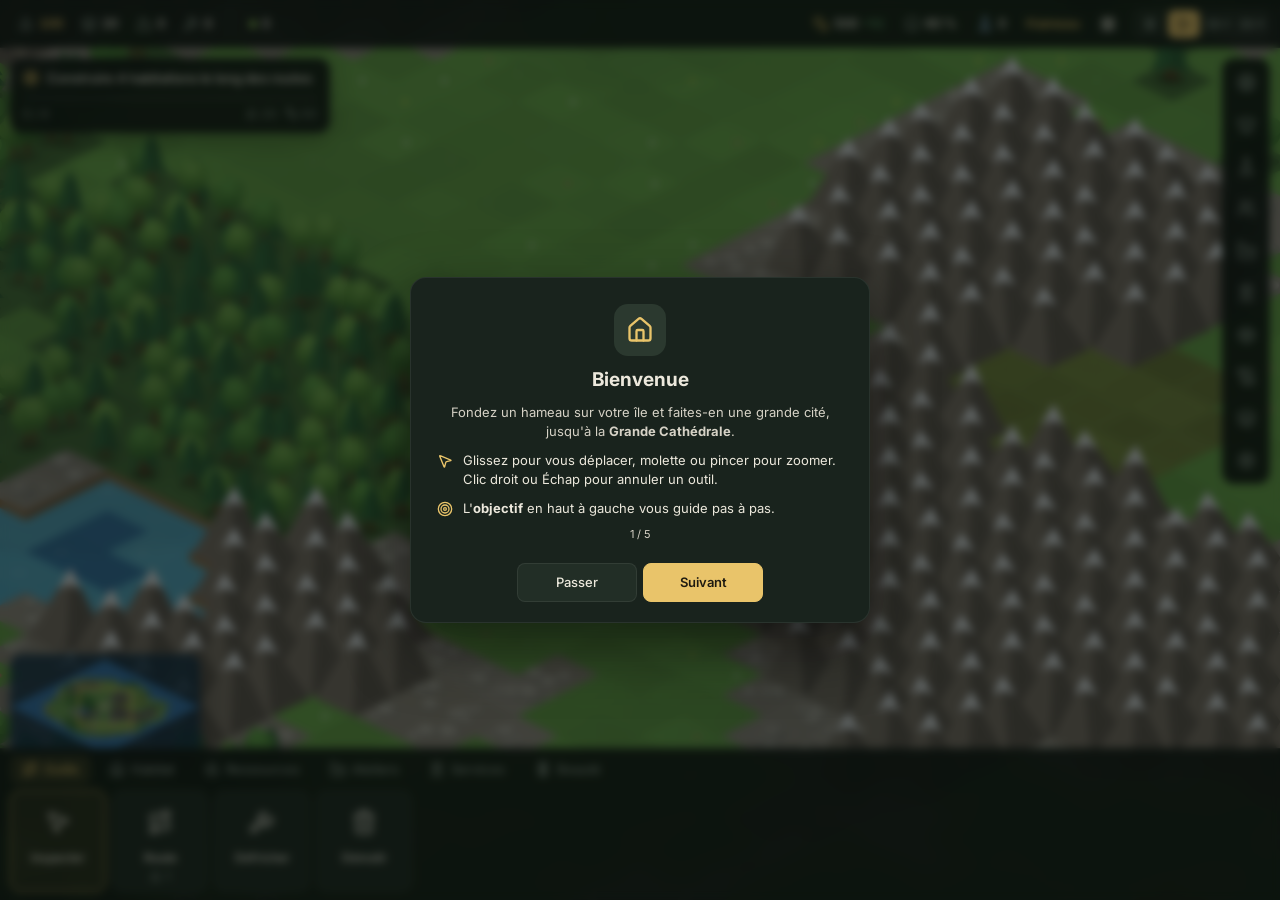
==== commit f29a2d70: "Recherche, santé et sécurité - Arbre de 24 technologies sur 5 ères (points de recherche des biblioth" ====
--- a/index.html
+++ b/index.html
@@ -27,6 +27,7 @@
     <div class="tb-spacer"></div>
     <div class="tb-item" id="tb-gold"></div>
     <div class="tb-item" id="tb-happy"></div>
+    <div class="tb-item" id="tb-rp"></div>
     <div class="tb-item era" id="tb-era"><span id="era-name"></span></div>
     <div class="tb-item" id="tb-date"></div>
     <div class="speed" id="speed">
@@ -42,6 +43,7 @@
   <div id="sidebtns">
     <button data-panel="quests" data-icon="target" title="Objectifs"></button>
     <button data-panel="era" data-icon="crown" title="Ères"></button>
+    <button data-panel="research" data-icon="flask-conical" title="Recherche"></button>
     <button data-panel="population" data-icon="users" title="Population et impôts"></button>
     <button data-panel="production" data-icon="factory" title="Marchandises"></button>
     <button data-panel="finances" data-icon="landmark" title="Finances"></button>
--- a/style.css
+++ b/style.css
@@ -383,6 +383,21 @@
 .unlocks span { display: flex; align-items: center; gap: 4px; padding: 3px 9px 3px 3px; border-radius: 8px; background: var(--panel-2); font-size: 12px; }
 .unlocks img { width: 28px; height: 28px; }
 
+.tb-item .ic-wrap.rp { color: #9ec7f0; }
+.techs { display: flex; flex-direction: column; gap: 6px; }
+.tech { display: flex; gap: 10px; padding: 9px 10px; border-radius: 10px; background: var(--panel-2); border: 1px solid var(--line); }
+.tech .t-ic { display: grid; place-items: center; flex: 0 0 34px; height: 34px; border-radius: 9px; background: var(--panel-3); color: var(--muted); }
+.tech .t-body { display: flex; flex-direction: column; gap: 2px; flex: 1; min-width: 0; }
+.tech .t-body > span { color: var(--muted); font-size: 12px; }
+.tech .t-foot { display: flex; align-items: center; justify-content: space-between; gap: 8px; margin-top: 4px; }
+.tech .t-foot em { font-style: normal; font-size: 11px; color: var(--muted); text-align: right; }
+.tech .t-foot button { padding: 4px 10px; border-radius: 7px; border: 0; }
+.tech.ready { border-color: rgba(233, 196, 106, 0.5); }
+.tech.ready .t-ic { color: var(--accent); }
+.tech.done { opacity: 0.6; }
+.tech.done .t-ic { color: var(--good); }
+.tech.locked { opacity: 0.45; }
+
 .cls-card { padding: 10px 12px; margin: 8px 0; border-radius: 10px; background: var(--panel-2); border-left: 3px solid var(--cls); }
 .cls-top { display: flex; align-items: center; gap: 8px; margin-bottom: 4px; }
 .cls-top .dot { width: 9px; height: 9px; border-radius: 50%; background: var(--cls); }
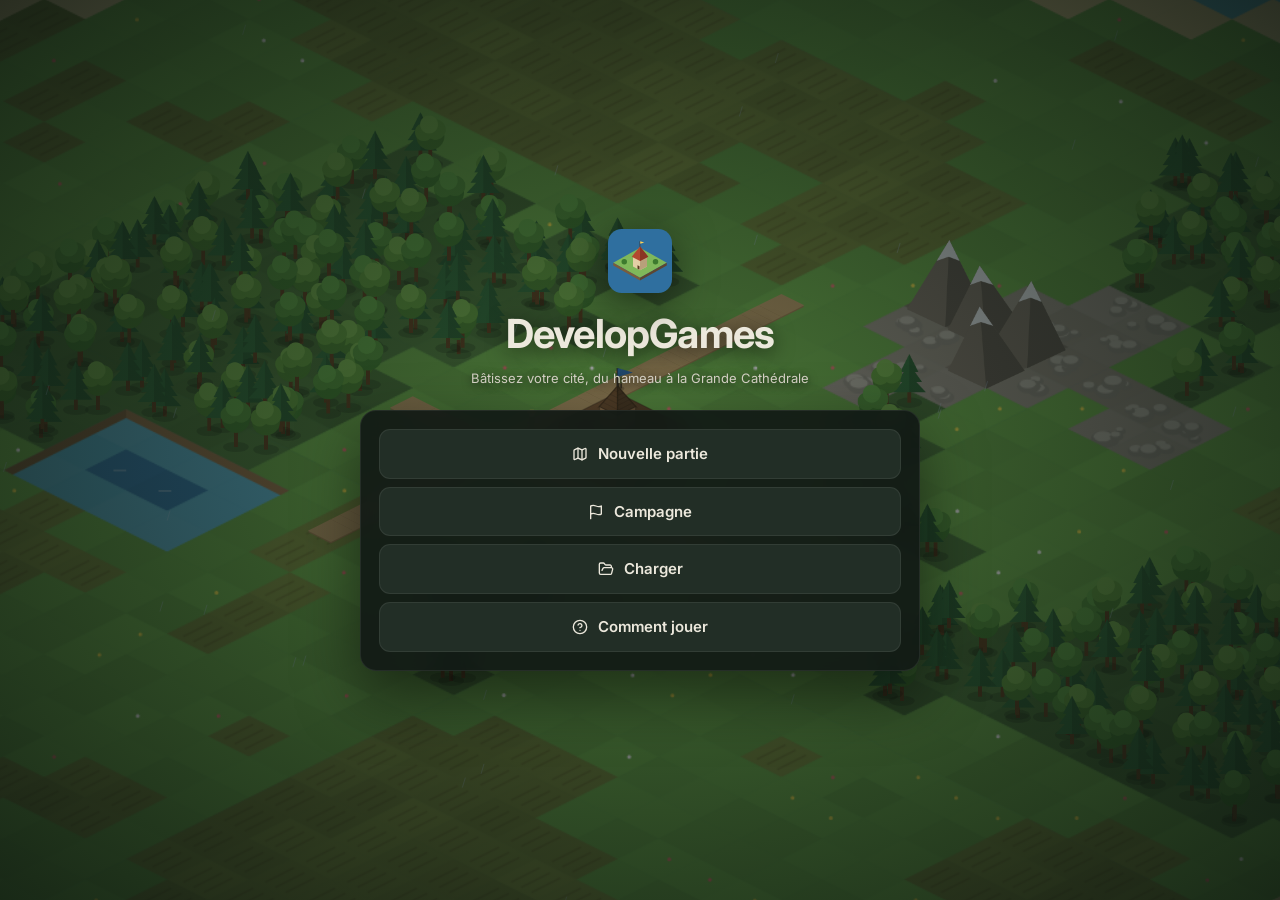
==== commit 150709d5: "Archipel, colonies, campagne de 8 missions, menu principal et embellissement - Carte 88x88 : grande " ====
--- a/index.html
+++ b/index.html
@@ -74,6 +74,17 @@
     <div id="items"></div>
   </nav>
 
+  <div id="title" hidden>
+    <div class="t-box">
+      <div class="t-logo">
+        <div class="t-mark"></div>
+        <h1>DevelopGames</h1>
+        <p>Bâtissez votre cité, du hameau à la Grande Cathédrale</p>
+      </div>
+      <div class="t-content"></div>
+    </div>
+  </div>
+
   <div id="modal" hidden><div class="box"></div></div>
   <input type="file" id="import-file" accept=".json,application/json" hidden>
 
--- a/style.css
+++ b/style.css
@@ -494,6 +494,72 @@
 .help-step { display: flex; gap: 10px; margin: 10px 0; }
 .help-step .ic { color: var(--accent); margin-top: 2px; }
 
+/* ---------- Écran titre ---------- */
+body.on-title #topbar, body.on-title #quest, body.on-title #sidebtns, body.on-title #toolbar,
+body.on-title #minimap, body.on-title #panel, body.on-title #toolchip, body.on-title #overlay-menu { display: none !important; }
+#title {
+  position: fixed;
+  inset: 0;
+  z-index: 9;
+  display: grid;
+  place-items: center;
+  padding: 16px;
+  background: radial-gradient(ellipse at center, rgba(10, 18, 13, 0.35), rgba(10, 18, 13, 0.85));
+  overflow-y: auto;
+}
+.t-box { width: min(560px, 100%); }
+.t-logo { text-align: center; margin-bottom: 22px; }
+.t-mark { width: 64px; height: 64px; margin: 0 auto 12px; background: url(icon.svg) center / contain no-repeat; filter: drop-shadow(0 8px 20px rgba(0, 0, 0, 0.5)); }
+.t-logo h1 { margin: 0; font-size: 40px; font-weight: 700; letter-spacing: -0.02em; text-shadow: 0 4px 20px rgba(0, 0, 0, 0.6); }
+.t-logo p { margin: 6px 0 0; color: #d6d2c6; text-shadow: 0 2px 10px rgba(0, 0, 0, 0.7); }
+.t-content {
+  padding: 18px;
+  background: var(--bar);
+  backdrop-filter: blur(12px);
+  border: 1px solid var(--line);
+  border-radius: 16px;
+  box-shadow: 0 24px 60px rgba(0, 0, 0, 0.5);
+}
+.t-content h2 { margin: 4px 0 12px; font-size: 19px; }
+.t-menu { display: flex; flex-direction: column; gap: 8px; }
+.t-menu button, button.wide {
+  display: flex; align-items: center; justify-content: center; gap: 10px;
+  width: 100%;
+  padding: 13px;
+  border: 1px solid var(--line);
+  border-radius: 11px;
+  background: var(--panel-2);
+  font-size: 15px;
+  font-weight: 600;
+}
+.t-menu button:hover { background: var(--panel-3); }
+.t-back { display: inline-flex; align-items: center; gap: 4px; padding: 4px 8px 4px 2px; border: 0; background: none; color: var(--muted); }
+.t-back .ic { transform: rotate(180deg); }
+.t-diffs { display: grid; grid-template-columns: repeat(3, 1fr); gap: 8px; margin-bottom: 12px; }
+.t-diff { display: flex; flex-direction: column; gap: 4px; padding: 10px; border: 1px solid var(--line); border-radius: 10px; background: var(--panel-2); text-align: left; }
+.t-diff span { color: var(--muted); font-size: 12px; }
+.t-diff.active { border-color: var(--accent); background: rgba(233, 196, 106, 0.1); }
+.t-seed { display: flex; align-items: center; justify-content: space-between; gap: 10px; margin: 6px 0 14px; color: var(--muted); }
+.t-seed input { width: 160px; padding: 8px 10px; border: 1px solid var(--line); border-radius: 8px; background: var(--panel-2); color: var(--text); font: inherit; }
+.t-missions, .t-slots { display: flex; flex-direction: column; gap: 6px; max-height: 56vh; overflow-y: auto; }
+.t-mission, .t-slot { display: flex; align-items: center; gap: 12px; padding: 10px 12px; border: 1px solid var(--line); border-radius: 11px; background: var(--panel-2); text-align: left; }
+.t-mission:hover, .t-slot:hover:not(:disabled) { background: var(--panel-3); }
+.t-num { display: grid; place-items: center; flex: 0 0 26px; height: 26px; border-radius: 50%; background: var(--panel-3); font-weight: 700; font-size: 12px; }
+.t-mission.done .t-num { background: var(--good); color: #10200f; }
+.t-mi { color: var(--accent); }
+.t-mi .ic { width: 22px; height: 22px; }
+.t-mt { display: flex; flex-direction: column; gap: 2px; }
+.t-mt > span { color: var(--muted); font-size: 12px; }
+.t-mt em, .t-slot em { font-style: normal; font-size: 11px; color: var(--accent); }
+.t-slot { flex-direction: column; align-items: flex-start; gap: 3px; }
+.t-slot span { color: var(--muted); font-size: 12px; }
+.t-progress { text-align: center; padding: 10px 6px; }
+#quest .goals { list-style: none; padding: 0; margin: 6px 0 0; font-size: 12px; }
+#quest .goals li { display: flex; align-items: center; gap: 6px; padding: 2px 0; color: var(--muted); }
+#quest .goals li.done { color: var(--good); }
+#quest .goals li b { margin-left: auto; font-variant-numeric: tabular-nums; color: var(--text); font-weight: 600; }
+#quest .goals .ic { width: 13px; height: 13px; }
+
 /* ---------- Écrans moyens ---------- */
 @media (max-width: 1300px) {
   .tb-item .cap, .cls .lbl, .date-text { display: none; }
@@ -519,6 +585,8 @@
     max-height: 58vh;
   }
   .cat-name { display: none; }
+  .t-diffs { grid-template-columns: 1fr; }
+  .t-logo h1 { font-size: 30px; }
   .cat { padding: 6px 14px; }
   .cat .ic { width: 18px; height: 18px; }
   .item { width: 84px; }
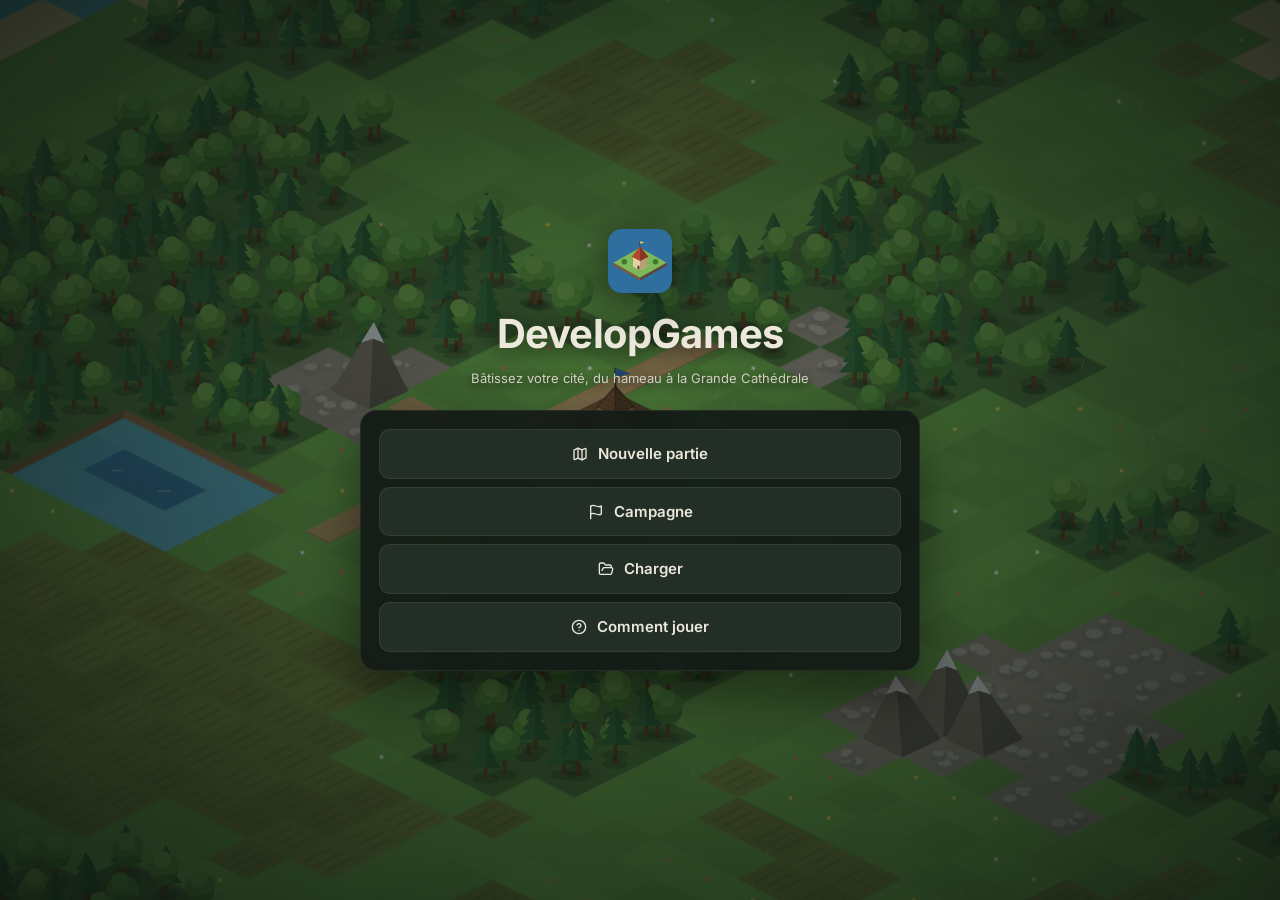
==== commit 58b48e2f: "Police Inter intégrée, mode hors ligne limité à notre site, début de la traduction anglaise (données" ====
--- a/index.html
+++ b/index.html
@@ -12,9 +12,7 @@
   <link rel="manifest" href="manifest.webmanifest">
   <link rel="icon" href="icon.svg" type="image/svg+xml">
   <link rel="apple-touch-icon" href="icon.svg">
-  <link rel="preconnect" href="https://fonts.googleapis.com">
-  <link rel="preconnect" href="https://fonts.gstatic.com" crossorigin>
-  <link href="https://fonts.googleapis.com/css2?family=Inter:wght@400;500;600;700&display=swap" rel="stylesheet">
+  <link rel="stylesheet" href="fonts/inter.css">
   <link rel="stylesheet" href="style.css">
 </head>
 <body>
--- a/fonts/inter.css
+++ b/fonts/inter.css
@@ -0,0 +1,8 @@
+/* Police Inter (SIL Open Font License, https://rsms.me/inter), intégrée pour fonctionner hors ligne. */
+@font-face {
+  font-family: 'Inter';
+  font-style: normal;
+  font-weight: 400 700;
+  font-display: swap;
+  src: url(inter.woff2) format('woff2');
+}
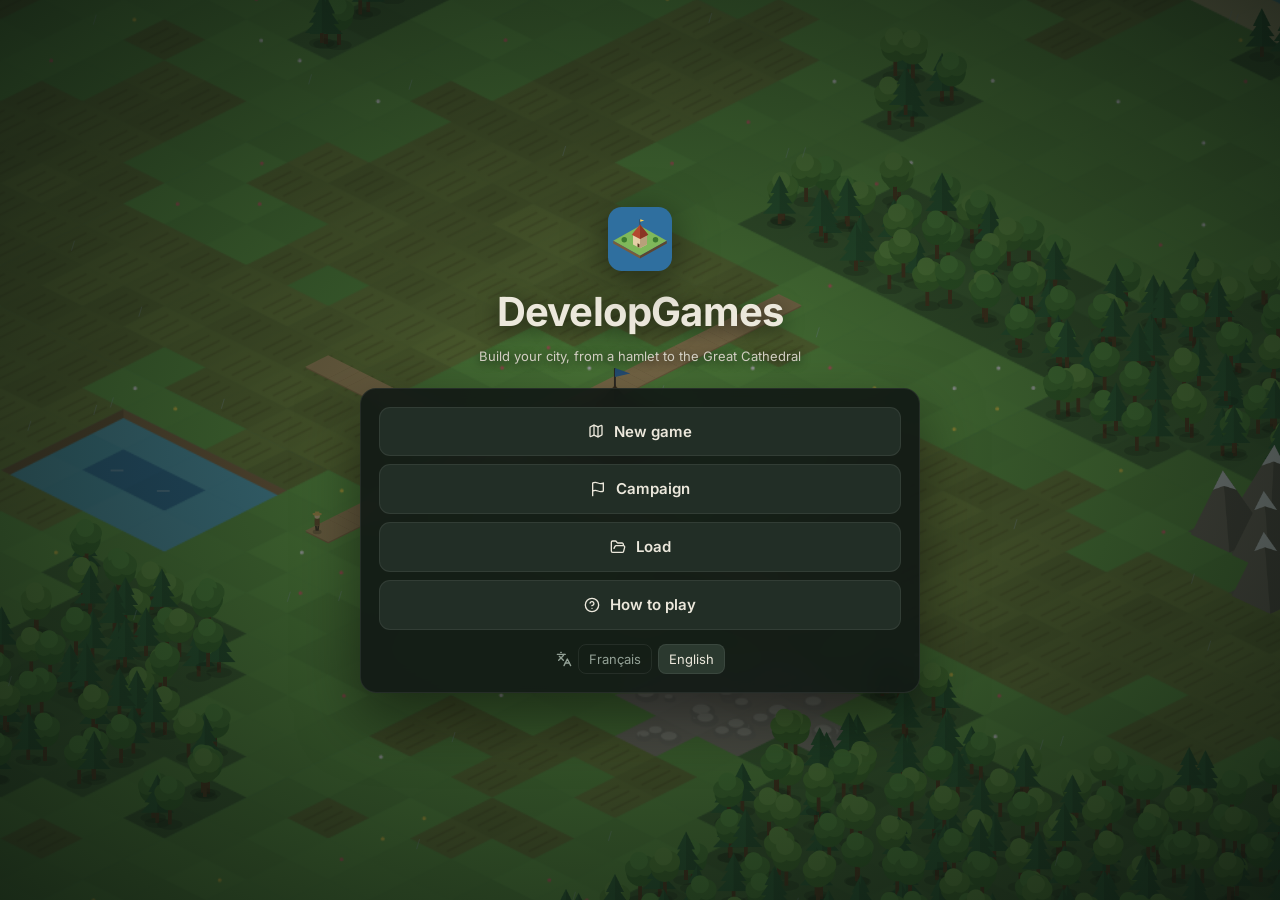
==== commit 0c192708: "CrazyGames : publicités au choix du joueur contre un bonus d'or, entrée directe en jeu, vidéos et co" ====
--- a/index.html
+++ b/index.html
@@ -48,6 +48,7 @@
     <button data-panel="trade" data-icon="scale" title="Commerce"></button>
     <button data-panel="log" data-icon="scroll-text" title="Journal"></button>
     <button id="btn-overlay" title="Calques de vue"></button>
+    <button id="btn-reward" hidden></button>
     <button data-panel="options" data-icon="settings" title="Options"></button>
   </div>
   <div id="overlay-menu" hidden></div>
--- a/style.css
+++ b/style.css
@@ -533,6 +533,9 @@
   font-weight: 600;
 }
 .t-menu button:hover { background: var(--panel-3); }
+.t-lang { display: flex; align-items: center; justify-content: center; gap: 6px; margin-top: 14px; color: var(--muted); }
+.t-lang button { padding: 5px 10px; border: 1px solid var(--line); border-radius: 8px; background: none; color: var(--muted); font: inherit; font-size: 13px; cursor: pointer; }
+.t-lang button.active { background: var(--panel-3); color: var(--text); }
 .t-back { display: inline-flex; align-items: center; gap: 4px; padding: 4px 8px 4px 2px; border: 0; background: none; color: var(--muted); }
 .t-back .ic { transform: rotate(180deg); }
 .t-diffs { display: grid; grid-template-columns: repeat(3, 1fr); gap: 8px; margin-bottom: 12px; }
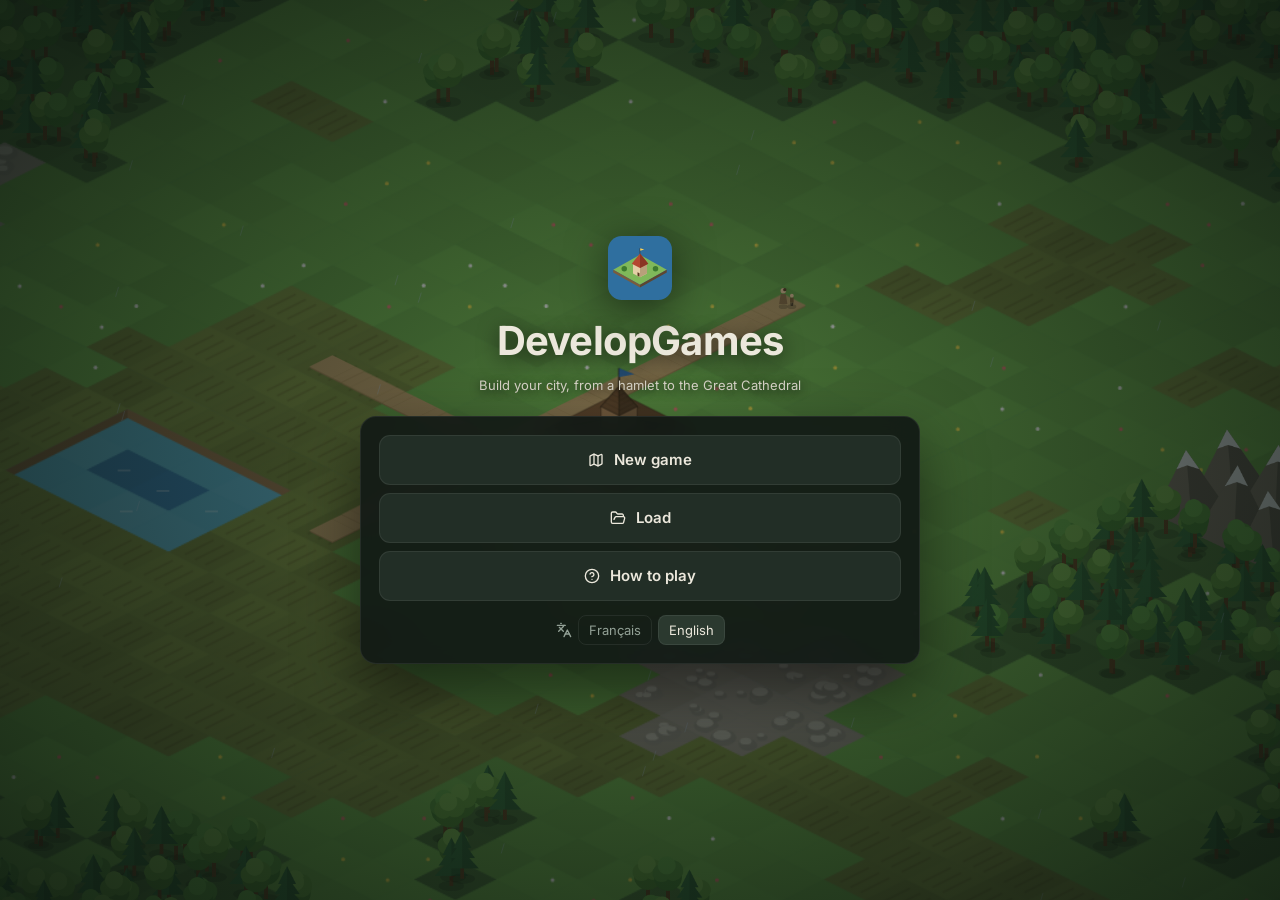
==== commit 939b382e: "Catastrophes (tornades, tempêtes, canicules) et navires marchands avec contrats ; Capitale à 1 000 n" ====
--- a/index.html
+++ b/index.html
@@ -27,6 +27,7 @@
     <div class="tb-item" id="tb-happy"></div>
     <div class="tb-item" id="tb-rp"></div>
     <div class="tb-item era" id="tb-era"><span id="era-name"></span></div>
+    <div class="tb-item weather" id="tb-weather" hidden></div>
     <div class="tb-item" id="tb-date"></div>
     <div class="speed" id="speed">
       <button data-speed="0" title="Pause (espace)"></button>
--- a/style.css
+++ b/style.css
@@ -69,6 +69,8 @@
   cursor: pointer;
   transition: background 0.2s;
 }
+.tb-item.weather { color: #ffd257; border: 1px solid rgba(255, 210, 87, 0.45); border-radius: 8px; gap: 5px; }
+.tb-item.weather.on { color: #fff; background: #b8443a; border-color: #b8443a; animation: glow 1.2s infinite alternate; }
 .tb-item:hover { background: rgba(255, 255, 255, 0.05); }
 .tb-item .ic-wrap { display: flex; color: var(--muted); }
 .tb-item .ic-wrap.gold { color: var(--accent); }
@@ -597,3 +599,9 @@
   #toolchip { bottom: calc(var(--bottom-h) + 10px + env(safe-area-inset-bottom)); }
   #toasts { bottom: calc(var(--bottom-h) + 56px + env(safe-area-inset-bottom)); }
 }
+
+/* Contrats maritimes (panneau Commerce) */
+.contract { padding: 10px 12px; margin: 6px 0; border: 1px solid var(--line); border-radius: 10px; background: var(--panel-2); display: flex; flex-direction: column; gap: 6px; }
+.contract .ct-top { display: flex; justify-content: space-between; align-items: baseline; }
+.contract .ct-row { display: flex; align-items: center; gap: 6px; flex-wrap: wrap; }
+.contract button { align-self: flex-end; }
